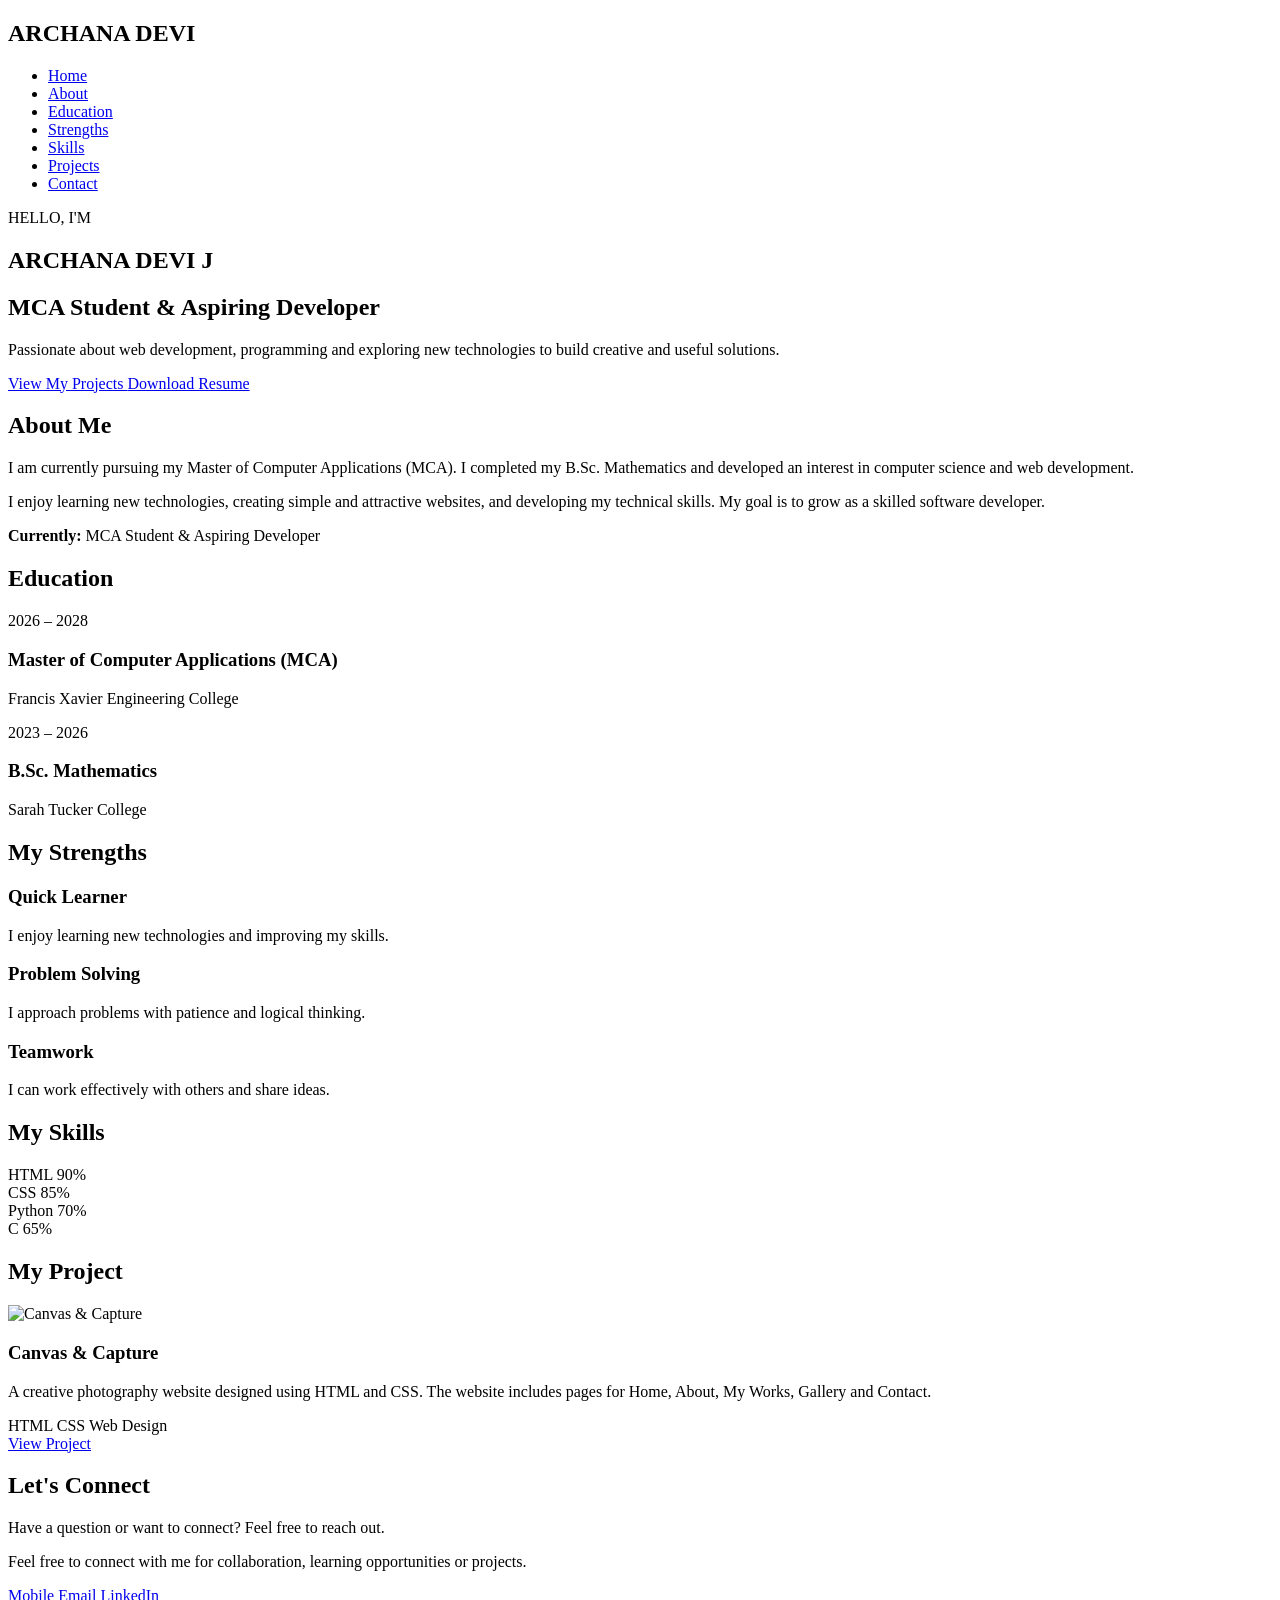
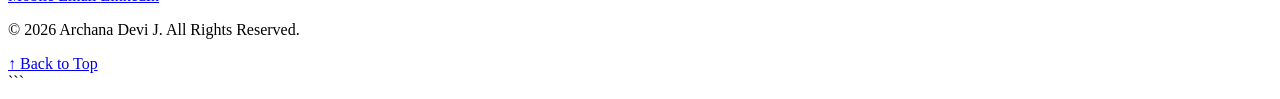
==== index.html @ 56c03dbe "Add files via upload" ====
<!DOCTYPE html>
<html lang="en">

<head>
    <meta charset="UTF-8">
    <meta name="viewport" content="width=device-width, initial-scale=1.0">

    <title>ARCHANA DEVI J | Portfolio</title>

    <link rel="stylesheet" href="CSS/style.css">
</head>

<body>

    <!-- Navigation -->
<header>
    <nav class="navbar">
        <h2 class="logo">ARCHANA DEVI</h2>

        <ul class="nav-links">
            <li><a href="#home">Home</a></li>
            <li><a href="#about">About</a></li>
            <li><a href="#education">Education</a></li>
            <li><a href="#strengths">Strengths</a></li>
            <li><a href="#skills">Skills</a></li>
            <li><a href="#projects">Projects</a></li>
            <li><a href="#contact">Contact</a></li>
        </ul>
    </nav>
</header>


<!-- Home -->
<section id="home" class="hero">
    <div class="hero-content">

        <p class="small-text">HELLO, I'M</p>

        <h1>ARCHANA DEVI J</h1>

        <h2>MCA Student & Aspiring Developer</h2>

        <p>
    Passionate about web development, programming and
    exploring new technologies to build creative and useful solutions.
        </p>

        <div class="hero-buttons">
            <a href="#projects" class="btn">
                View My Projects
            </a>

            <a href="resume.pdf.pdf" class="btn resume-btn" download>
                Download Resume
            </a>
        </div>

    </div>
</section>

    


    <!-- About -->
    <section id="about" class="section">

        <h2 class="section-title">About Me</h2>

        <div class="about-content">

            <p>
                I am currently pursuing my Master of Computer Applications
                (MCA). I completed my B.Sc. Mathematics and developed an
                interest in computer science and web development.
            </p>

            <p>
                I enjoy learning new technologies, creating simple and
                attractive websites, and developing my technical skills.
                My goal is to grow as a skilled software developer.
            </p>
            <div class="about-highlight">
    <strong>Currently:</strong> MCA Student & Aspiring Developer
</div>

        </div>

    </section>
    <!-- Education -->

<section id="education" class="section education-section">

    <h2 class="section-title">Education</h2>

    <div class="education-container">

        <div class="education-card">
            <span>2026 – 2028</span>
            <h3>Master of Computer Applications (MCA)</h3>
            <p>Francis Xavier Engineering College</p>
        </div>

        <div class="education-card">
            <span>2023 – 2026</span>
            <h3>B.Sc. Mathematics</h3>
            <p>Sarah Tucker College</p>
        </div>

    </div>

</section>
<!-- Strengths -->

<section id="strengths" class="section">

    <h2 class="section-title">My Strengths</h2>

    <div class="strengths-container">

        <div class="strength-card">
            <h3>Quick Learner</h3>
            <p>I enjoy learning new technologies and improving my skills.</p>
        </div>

        <div class="strength-card">
            <h3>Problem Solving</h3>
            <p>I approach problems with patience and logical thinking.</p>
        </div>

        <div class="strength-card">
            <h3>Teamwork</h3>
            <p>I can work effectively with others and share ideas.</p>
        </div>

    </div>

</section>

    <!-- Skills -->
    <section id="skills" class="section skills-section">

    <h2 class="section-title">My Skills</h2>

    <div class="skills-container">

        <div class="skill">
            <div class="skill-info">
                <span>HTML</span>
                <span>90%</span>
            </div>
            <div class="skill-bar">
                <div class="skill-level html"></div>
            </div>
        </div>

        <div class="skill">
            <div class="skill-info">
                <span>CSS</span>
                <span>85%</span>
            </div>
            <div class="skill-bar">
                <div class="skill-level css"></div>
            </div>
        </div>

        <div class="skill">
            <div class="skill-info">
                <span>Python</span>
                <span>70%</span>
            </div>
            <div class="skill-bar">
                <div class="skill-level python"></div>
            </div>
        </div>

        <div class="skill">
            <div class="skill-info">
                <span>C</span>
                <span>65%</span>
            </div>
            <div class="skill-bar">
                <div class="skill-level c"></div>
            </div>
        </div>

    </div>

</section>
    <!-- Projects -->
    <section id="projects" class="section">

        <h2 class="section-title">My Project</h2>
       

        <div class="project-card">
 <img src="image/art1.jpg" alt="Canvas & Capture">
            <div class="project-content">

                <h3>Canvas & Capture</h3>

                <p>
                    A creative photography website designed using
                    HTML and CSS. The website includes pages for
                    Home, About, My Works, Gallery and Contact.
                </p>

                <div class="project-tags">
                    <span>HTML</span>
                    <span>CSS</span>
                    <span>Web Design</span>
                </div>
           <a href="WEBSITE/index.html" class="project-btn"> View Project</a>

            </div>

        </div>

    </section>


    <!-- Contact -->
    <section id="contact" class="section contact-section">

    <h2 class="section-title">Let's Connect</h2>
    <p class="contact-subtitle">
    Have a question or want to connect? Feel free to reach out.
</p>

    <p>
        Feel free to connect with me for collaboration,
        learning opportunities or projects.
    </p>

    <div class="contact-links">

        <a href="tel:+916382947998">
            Mobile
        </a>

        <a href="mailto:archanadevij21@gmail.com">
            Email
        </a>

        <a href="https://www.linkedin.com/in/archana-devi-8aa5222ab"
           target="_blank">
            LinkedIn
        </a>

    </div>

</section>

    <!-- Footer -->
    <footer>
    <p>© 2026 Archana Devi J. All Rights Reserved.</p>

    <a href="#home" class="top-btn">↑ Back to Top</a>
</footer>
</body>
</html>
```
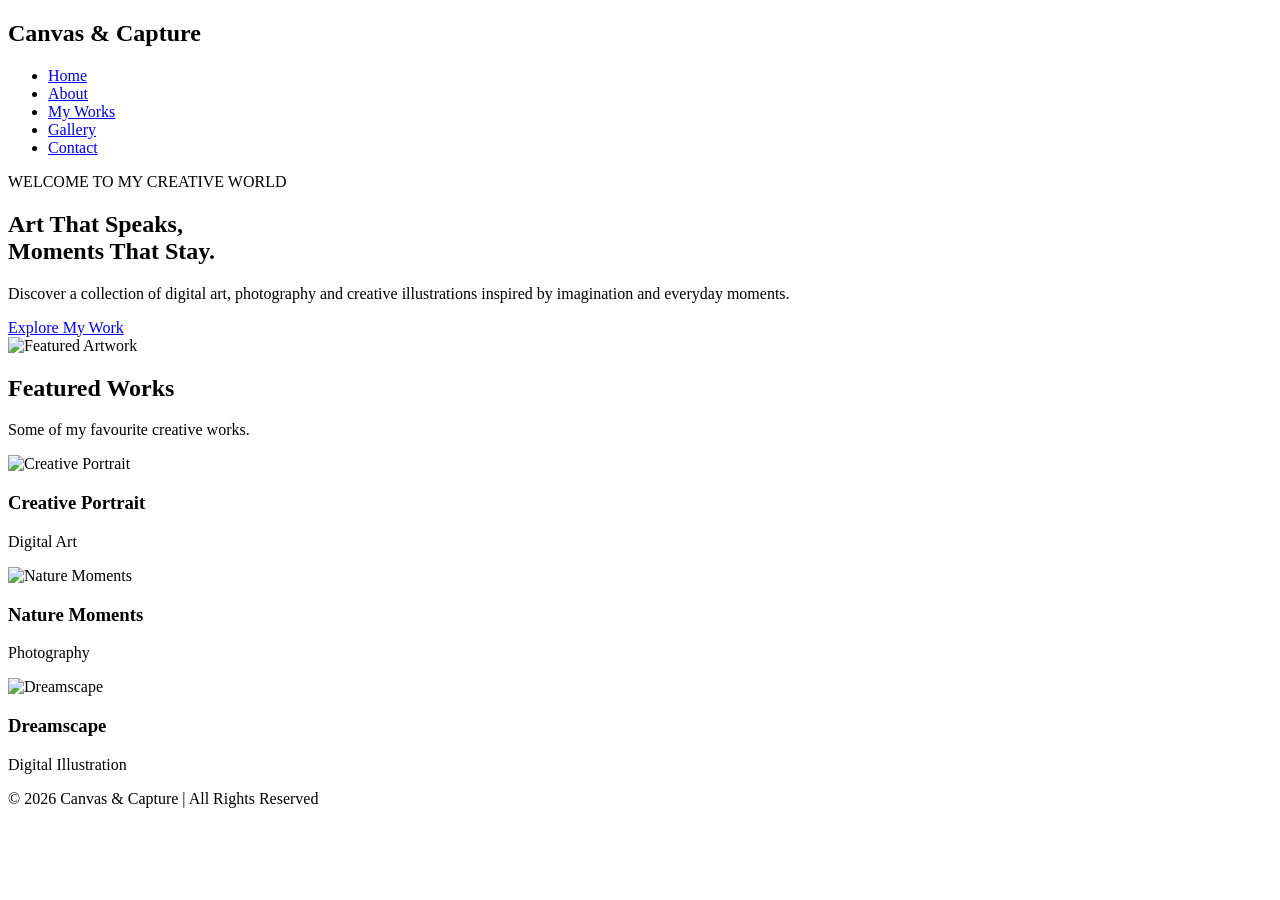
==== commit b5360165: "Add files via upload" ====
--- a/index.html
+++ b/index.html
@@ -1,261 +1,88 @@
 <!DOCTYPE html>
 <html lang="en">
-
 <head>
     <meta charset="UTF-8">
     <meta name="viewport" content="width=device-width, initial-scale=1.0">
-
-    <title>ARCHANA DEVI J | Portfolio</title>
-
-    <link rel="stylesheet" href="CSS/style.css">
+    <title>Canvas & Capture</title>
+    <link rel="stylesheet" href="css/style.css">
 </head>
 
 <body>
 
-    <!-- Navigation -->
-<header>
-    <nav class="navbar">
-        <h2 class="logo">ARCHANA DEVI</h2>
+    <!-- Navigation Bar -->
+    <header>
+        <nav>
+            <h2 class="logo">Canvas & Capture</h2>
 
-        <ul class="nav-links">
-            <li><a href="#home">Home</a></li>
-            <li><a href="#about">About</a></li>
-            <li><a href="#education">Education</a></li>
-            <li><a href="#strengths">Strengths</a></li>
-            <li><a href="#skills">Skills</a></li>
-            <li><a href="#projects">Projects</a></li>
-            <li><a href="#contact">Contact</a></li>
-        </ul>
-    </nav>
-</header>
+            <ul>
+                <li><a href="index.html">Home</a></li>
+                <li><a href="about.html">About</a></li>
+                <li><a href="works.html">My Works</a></li>
+                <li><a href="gallery.html">Gallery</a></li>
+                <li><a href="contact.html">Contact</a></li>
+            </ul>
+        </nav>
+    </header>
 
+    <!-- Hero Section -->
+    
+     <section class="hero">
 
-<!-- Home -->
-<section id="home" class="hero">
     <div class="hero-content">
+        <p class="small-title">WELCOME TO MY CREATIVE WORLD</p>
 
-        <p class="small-text">HELLO, I'M</p>
-
-        <h1>ARCHANA DEVI J</h1>
-
-        <h2>MCA Student & Aspiring Developer</h2>
+        <h1>
+            Art That Speaks,<br>
+            Moments That Stay.
+        </h1>
 
         <p>
-    Passionate about web development, programming and
-    exploring new technologies to build creative and useful solutions.
+            Discover a collection of digital art, photography
+            and creative illustrations inspired by imagination
+            and everyday moments.
         </p>
 
-        <div class="hero-buttons">
-            <a href="#projects" class="btn">
-                View My Projects
-            </a>
+        <a href="works.html" class="btn">Explore My Work</a>
+    </div>
 
-            <a href="resume.pdf.pdf" class="btn resume-btn" download>
-                Download Resume
-            </a>
+    <div class="hero-image">
+        <img src="images/art1.jpg" alt="Featured Artwork">
+    </div>
+   
+    </section>
+
+    <!-- Featured Works -->
+    <section class="featured">
+    <h2>Featured Works</h2>
+    <p>Some of my favourite creative works.</p>
+
+    <div class="cards">
+
+        <div class="card">
+            <img src="images/art3.jpg" alt="Creative Portrait">
+            <h3>Creative Portrait</h3>
+            <p>Digital Art</p>
+        </div>
+
+        <div class="card">
+            <img src="images/art2.jpg" alt="Nature Moments">
+            <h3>Nature Moments</h3>
+            <p>Photography</p>
+        </div>
+
+        <div class="card">
+            <img src="images/art5.jpg" alt="Dreamscape">
+            <h3>Dreamscape</h3>
+            <p>Digital Illustration</p>
         </div>
 
     </div>
 </section>
 
-    
-
-
-    <!-- About -->
-    <section id="about" class="section">
-
-        <h2 class="section-title">About Me</h2>
-
-        <div class="about-content">
-
-            <p>
-                I am currently pursuing my Master of Computer Applications
-                (MCA). I completed my B.Sc. Mathematics and developed an
-                interest in computer science and web development.
-            </p>
-
-            <p>
-                I enjoy learning new technologies, creating simple and
-                attractive websites, and developing my technical skills.
-                My goal is to grow as a skilled software developer.
-            </p>
-            <div class="about-highlight">
-    <strong>Currently:</strong> MCA Student & Aspiring Developer
-</div>
-
-        </div>
-
-    </section>
-    <!-- Education -->
-
-<section id="education" class="section education-section">
-
-    <h2 class="section-title">Education</h2>
-
-    <div class="education-container">
-
-        <div class="education-card">
-            <span>2026 – 2028</span>
-            <h3>Master of Computer Applications (MCA)</h3>
-            <p>Francis Xavier Engineering College</p>
-        </div>
-
-        <div class="education-card">
-            <span>2023 – 2026</span>
-            <h3>B.Sc. Mathematics</h3>
-            <p>Sarah Tucker College</p>
-        </div>
-
-    </div>
-
-</section>
-<!-- Strengths -->
-
-<section id="strengths" class="section">
-
-    <h2 class="section-title">My Strengths</h2>
-
-    <div class="strengths-container">
-
-        <div class="strength-card">
-            <h3>Quick Learner</h3>
-            <p>I enjoy learning new technologies and improving my skills.</p>
-        </div>
-
-        <div class="strength-card">
-            <h3>Problem Solving</h3>
-            <p>I approach problems with patience and logical thinking.</p>
-        </div>
-
-        <div class="strength-card">
-            <h3>Teamwork</h3>
-            <p>I can work effectively with others and share ideas.</p>
-        </div>
-
-    </div>
-
-</section>
-
-    <!-- Skills -->
-    <section id="skills" class="section skills-section">
-
-    <h2 class="section-title">My Skills</h2>
-
-    <div class="skills-container">
-
-        <div class="skill">
-            <div class="skill-info">
-                <span>HTML</span>
-                <span>90%</span>
-            </div>
-            <div class="skill-bar">
-                <div class="skill-level html"></div>
-            </div>
-        </div>
-
-        <div class="skill">
-            <div class="skill-info">
-                <span>CSS</span>
-                <span>85%</span>
-            </div>
-            <div class="skill-bar">
-                <div class="skill-level css"></div>
-            </div>
-        </div>
-
-        <div class="skill">
-            <div class="skill-info">
-                <span>Python</span>
-                <span>70%</span>
-            </div>
-            <div class="skill-bar">
-                <div class="skill-level python"></div>
-            </div>
-        </div>
-
-        <div class="skill">
-            <div class="skill-info">
-                <span>C</span>
-                <span>65%</span>
-            </div>
-            <div class="skill-bar">
-                <div class="skill-level c"></div>
-            </div>
-        </div>
-
-    </div>
-
-</section>
-    <!-- Projects -->
-    <section id="projects" class="section">
-
-        <h2 class="section-title">My Project</h2>
-       
-
-        <div class="project-card">
- <img src="image/art1.jpg" alt="Canvas & Capture">
-            <div class="project-content">
-
-                <h3>Canvas & Capture</h3>
-
-                <p>
-                    A creative photography website designed using
-                    HTML and CSS. The website includes pages for
-                    Home, About, My Works, Gallery and Contact.
-                </p>
-
-                <div class="project-tags">
-                    <span>HTML</span>
-                    <span>CSS</span>
-                    <span>Web Design</span>
-                </div>
-           <a href="WEBSITE/index.html" class="project-btn"> View Project</a>
-
-            </div>
-
-        </div>
-
-    </section>
-
-
-    <!-- Contact -->
-    <section id="contact" class="section contact-section">
-
-    <h2 class="section-title">Let's Connect</h2>
-    <p class="contact-subtitle">
-    Have a question or want to connect? Feel free to reach out.
-</p>
-
-    <p>
-        Feel free to connect with me for collaboration,
-        learning opportunities or projects.
-    </p>
-
-    <div class="contact-links">
-
-        <a href="tel:+916382947998">
-            Mobile
-        </a>
-
-        <a href="mailto:archanadevij21@gmail.com">
-            Email
-        </a>
-
-        <a href="https://www.linkedin.com/in/archana-devi-8aa5222ab"
-           target="_blank">
-            LinkedIn
-        </a>
-
-    </div>
-
-</section>
-
     <!-- Footer -->
     <footer>
-    <p>© 2026 Archana Devi J. All Rights Reserved.</p>
+        <p>© 2026 Canvas & Capture | All Rights Reserved</p>
+    </footer>
 
-    <a href="#home" class="top-btn">↑ Back to Top</a>
-</footer>
 </body>
-</html>
-```
+</html>
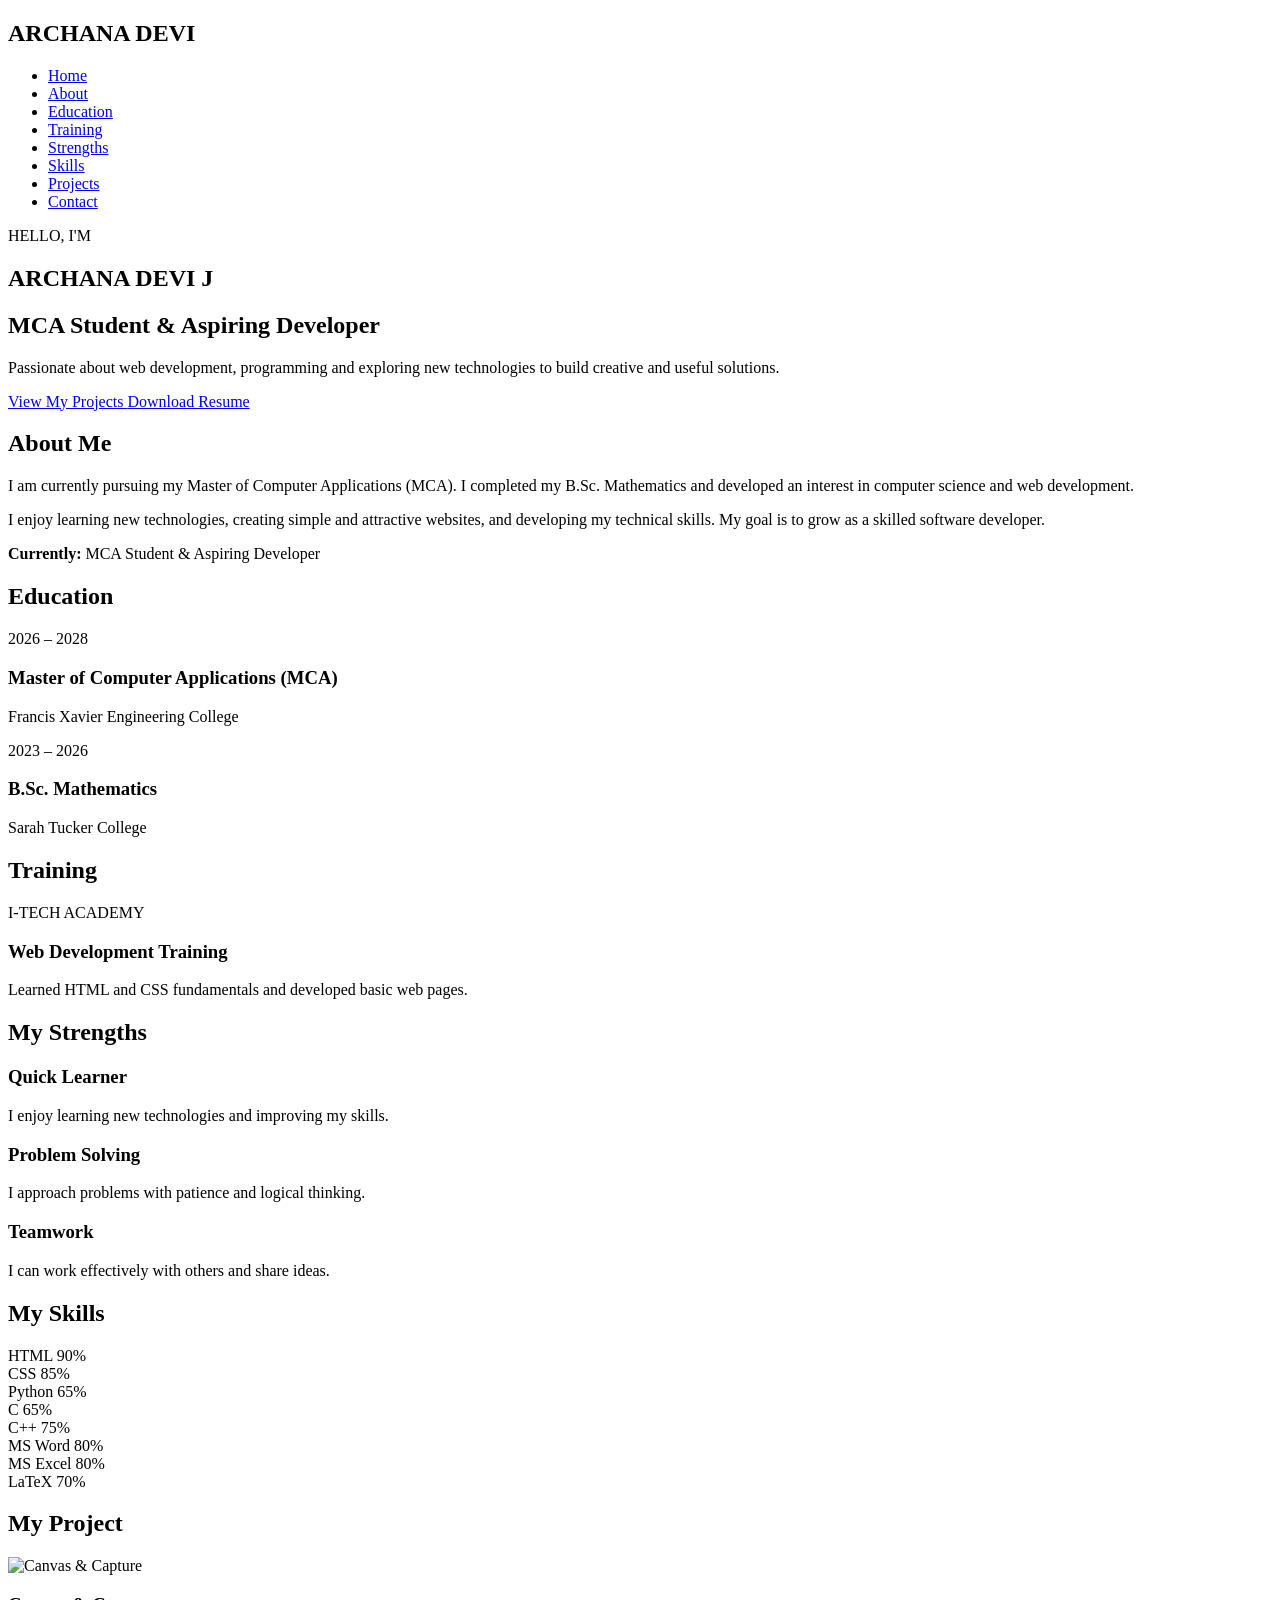
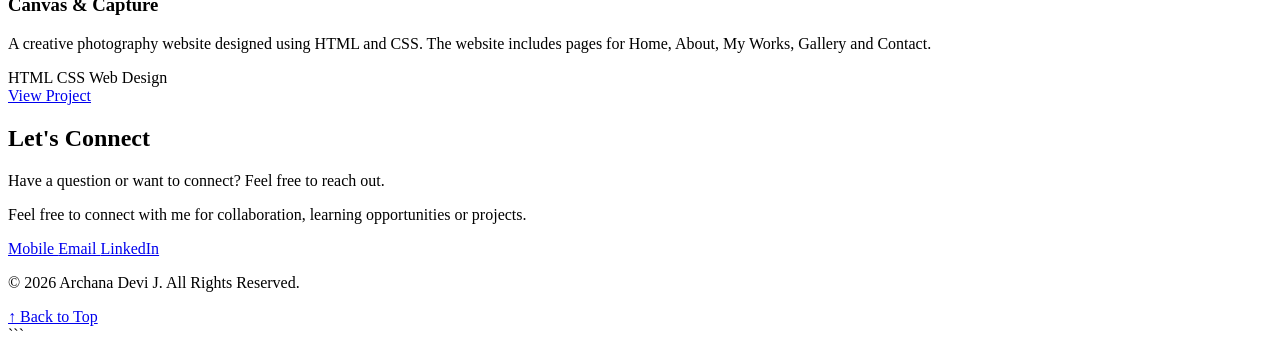
==== commit 4522a6de: "Add files via upload" ====
--- a/index.html
+++ b/index.html
@@ -1,88 +1,308 @@
 <!DOCTYPE html>
 <html lang="en">
+
 <head>
     <meta charset="UTF-8">
     <meta name="viewport" content="width=device-width, initial-scale=1.0">
-    <title>Canvas & Capture</title>
-    <link rel="stylesheet" href="css/style.css">
+
+    <title>ARCHANA DEVI J | Portfolio</title>
+
+    <link rel="stylesheet" href="CSS/style.css">
 </head>
 
 <body>
 
-    <!-- Navigation Bar -->
-    <header>
-        <nav>
-            <h2 class="logo">Canvas & Capture</h2>
-
-            <ul>
-                <li><a href="index.html">Home</a></li>
-                <li><a href="about.html">About</a></li>
-                <li><a href="works.html">My Works</a></li>
-                <li><a href="gallery.html">Gallery</a></li>
-                <li><a href="contact.html">Contact</a></li>
-            </ul>
-        </nav>
-    </header>
-
-    <!-- Hero Section -->
+    <!-- Navigation -->
+<header>
+    <nav class="navbar">
+        <h2 class="logo">ARCHANA DEVI</h2>
+
+        <ul class="nav-links">
+            <li><a href="#home">Home</a></li>
+            <li><a href="#about">About</a></li>
+            <li><a href="#education">Education</a></li>
+            <li><a href="#training">Training</a></li>
+            <li><a href="#strengths">Strengths</a></li>
+            <li><a href="#skills">Skills</a></li>
+            <li><a href="#projects">Projects</a></li>
+            <li><a href="#contact">Contact</a></li>
+        </ul>
+    </nav>
+</header>
+
+
+<!-- Home -->
+<section id="home" class="hero">
+    <div class="hero-content">
+
+        <p class="small-text">HELLO, I'M</p>
+
+        <h1>ARCHANA DEVI J</h1>
+
+        <h2>MCA Student & Aspiring Developer</h2>
+
+        <p>
+    Passionate about web development, programming and
+    exploring new technologies to build creative and useful solutions.
+        </p>
+
+        <div class="hero-buttons">
+            <a href="#projects" class="btn">
+                View My Projects
+            </a>
+
+            <a href="resume.pdf.pdf" class="btn resume-btn" download>
+                Download Resume
+            </a>
+        </div>
+
+    </div>
+</section>
+
     
-     <section class="hero">
-
-    <div class="hero-content">
-        <p class="small-title">WELCOME TO MY CREATIVE WORLD</p>
-
-        <h1>
-            Art That Speaks,<br>
-            Moments That Stay.
-        </h1>
-
-        <p>
-            Discover a collection of digital art, photography
-            and creative illustrations inspired by imagination
-            and everyday moments.
-        </p>
-
-        <a href="works.html" class="btn">Explore My Work</a>
-    </div>
-
-    <div class="hero-image">
-        <img src="images/art1.jpg" alt="Featured Artwork">
-    </div>
-   
+
+
+    <!-- About -->
+    <section id="about" class="section">
+
+        <h2 class="section-title">About Me</h2>
+
+        <div class="about-content">
+
+            <p>
+                I am currently pursuing my Master of Computer Applications
+                (MCA). I completed my B.Sc. Mathematics and developed an
+                interest in computer science and web development.
+            </p>
+
+            <p>
+                I enjoy learning new technologies, creating simple and
+                attractive websites, and developing my technical skills.
+                My goal is to grow as a skilled software developer.
+            </p>
+            <div class="about-highlight">
+    <strong>Currently:</strong> MCA Student & Aspiring Developer
+</div>
+
+        </div>
+
     </section>
-
-    <!-- Featured Works -->
-    <section class="featured">
-    <h2>Featured Works</h2>
-    <p>Some of my favourite creative works.</p>
-
-    <div class="cards">
-
-        <div class="card">
-            <img src="images/art3.jpg" alt="Creative Portrait">
-            <h3>Creative Portrait</h3>
-            <p>Digital Art</p>
-        </div>
-
-        <div class="card">
-            <img src="images/art2.jpg" alt="Nature Moments">
-            <h3>Nature Moments</h3>
-            <p>Photography</p>
-        </div>
-
-        <div class="card">
-            <img src="images/art5.jpg" alt="Dreamscape">
-            <h3>Dreamscape</h3>
-            <p>Digital Illustration</p>
-        </div>
-
-    </div>
+    <!-- Education -->
+
+<section id="education" class="section education-section">
+
+    <h2 class="section-title">Education</h2>
+
+    <div class="education-container">
+
+        <div class="education-card">
+            <span>2026 – 2028</span>
+            <h3>Master of Computer Applications (MCA)</h3>
+            <p>Francis Xavier Engineering College</p>
+        </div>
+
+        <div class="education-card">
+            <span>2023 – 2026</span>
+            <h3>B.Sc. Mathematics</h3>
+            <p>Sarah Tucker College</p>
+        </div>
+
+    </div>
+
+</section>
+<section id="training" class="section">
+    <h2 class="section-title">Training</h2>
+
+    <div class="education-card">
+        <span>I-TECH ACADEMY</span>
+        <h3>Web Development Training</h3>
+        <p>Learned HTML and CSS fundamentals and developed basic web pages.</p>
+    </div>
+</section>
+<!-- Strengths -->
+
+<section id="strengths" class="section">
+
+    <h2 class="section-title">My Strengths</h2>
+
+    <div class="strengths-container">
+
+        <div class="strength-card">
+            <h3>Quick Learner</h3>
+            <p>I enjoy learning new technologies and improving my skills.</p>
+        </div>
+
+        <div class="strength-card">
+            <h3>Problem Solving</h3>
+            <p>I approach problems with patience and logical thinking.</p>
+        </div>
+
+        <div class="strength-card">
+            <h3>Teamwork</h3>
+            <p>I can work effectively with others and share ideas.</p>
+        </div>
+
+    </div>
+
+</section>
+
+    <!-- Skills -->
+    <section id="skills" class="section skills-section">
+
+    <h2 class="section-title">My Skills</h2>
+
+    <div class="skills-container">
+
+        <div class="skill">
+            <div class="skill-info">
+                <span>HTML</span>
+                <span>90%</span>
+            </div>
+            <div class="skill-bar">
+                <div class="skill-level html"></div>
+            </div>
+        </div>
+
+        <div class="skill">
+            <div class="skill-info">
+                <span>CSS</span>
+                <span>85%</span>
+            </div>
+            <div class="skill-bar">
+                <div class="skill-level css"></div>
+            </div>
+        </div>
+
+        <div class="skill">
+            <div class="skill-info">
+                <span>Python</span>
+                <span>65%</span>
+            </div>
+            <div class="skill-bar">
+                <div class="skill-level python"></div>
+            </div>
+        </div>
+
+        <div class="skill">
+            <div class="skill-info">
+                <span>C</span>
+                <span>65%</span>
+            </div>
+            <div class="skill-bar">
+                <div class="skill-level c"></div>
+            </div>
+        </div>
+        <div class="skill">
+    <div class="skill-info">
+        <span>C++</span>
+        <span>75%</span>
+    </div>
+    <div class="skill-bar">
+        <div class="skill-level cpp"></div>
+    </div>
+</div>
+
+<div class="skill">
+    <div class="skill-info">
+        <span>MS Word</span>
+        <span>80%</span>
+    </div>
+    <div class="skill-bar">
+        <div class="skill-level word"></div>
+    </div>
+</div>
+
+<div class="skill">
+    <div class="skill-info">
+        <span>MS Excel</span>
+        <span>80%</span>
+    </div>
+    <div class="skill-bar">
+        <div class="skill-level excel"></div>
+    </div>
+</div>
+<div class="skill">
+    <div class="skill-info">
+        <span>LaTeX</span>
+        <span>70%</span>
+    </div>
+    <div class="skill-bar">
+        <div class="skill-level latex"></div>
+    </div>
+</div>
+    </div>
+
+</section>
+    <!-- Projects -->
+    <section id="projects" class="section">
+
+        <h2 class="section-title">My Project</h2>
+       
+
+        <div class="project-card">
+ <img src="image/art1.jpg" alt="Canvas & Capture">
+            <div class="project-content">
+
+                <h3>Canvas & Capture</h3>
+
+                <p>
+                    A creative photography website designed using
+                    HTML and CSS. The website includes pages for
+                    Home, About, My Works, Gallery and Contact.
+                </p>
+
+                <div class="project-tags">
+                    <span>HTML</span>
+                    <span>CSS</span>
+                    <span>Web Design</span>
+                </div>
+           <a href="WEBSITE/index.html" class="project-btn"> View Project</a>
+
+            </div>
+
+        </div>
+
+    </section>
+
+
+    <!-- Contact -->
+    <section id="contact" class="section contact-section">
+
+    <h2 class="section-title">Let's Connect</h2>
+    <p class="contact-subtitle">
+    Have a question or want to connect? Feel free to reach out.
+</p>
+
+    <p>
+        Feel free to connect with me for collaboration,
+        learning opportunities or projects.
+    </p>
+
+    <div class="contact-links">
+
+        <a href="tel:+916382947998">
+            Mobile
+        </a>
+
+        <a href="mailto:archanadevij21@gmail.com">
+            Email
+        </a>
+
+        <a href="https://www.linkedin.com/in/archana-devi-8aa5222ab"
+           target="_blank">
+            LinkedIn
+        </a>
+
+    </div>
+
 </section>
 
     <!-- Footer -->
     <footer>
-        <p>© 2026 Canvas & Capture | All Rights Reserved</p>
-    </footer>
-
+    <p>© 2026 Archana Devi J. All Rights Reserved.</p>
+
+    <a href="#home" class="top-btn">↑ Back to Top</a>
+</footer>
 </body>
-</html>+</html>
+```
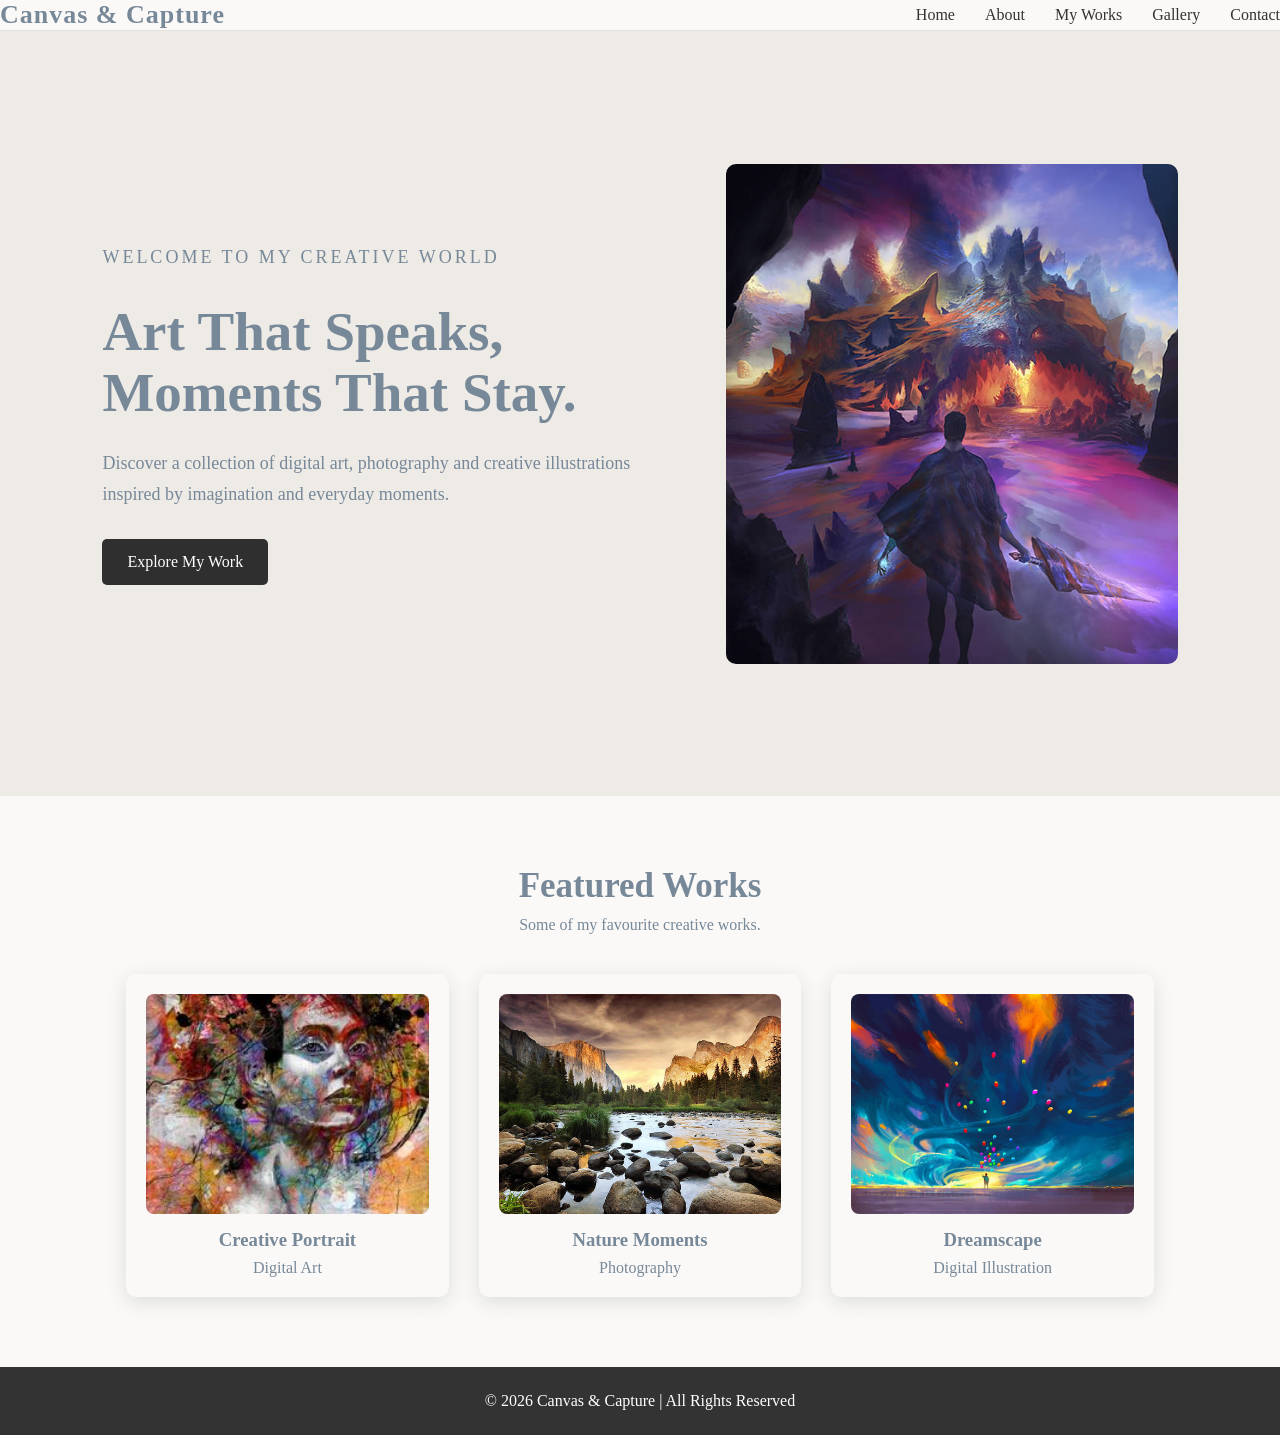
==== commit 73e84357: "Add files via upload" ====
--- a/index.html
+++ b/index.html
@@ -1,308 +1,88 @@
 <!DOCTYPE html>
 <html lang="en">
-
 <head>
     <meta charset="UTF-8">
     <meta name="viewport" content="width=device-width, initial-scale=1.0">
-
-    <title>ARCHANA DEVI J | Portfolio</title>
-
-    <link rel="stylesheet" href="CSS/style.css">
+    <title>Canvas & Capture</title>
+    <link rel="stylesheet" href="c&cstyle.css">
 </head>
 
 <body>
 
-    <!-- Navigation -->
-<header>
-    <nav class="navbar">
-        <h2 class="logo">ARCHANA DEVI</h2>
+    <!-- Navigation Bar -->
+    <header>
+        <nav>
+            <h2 class="logo">Canvas & Capture</h2>
 
-        <ul class="nav-links">
-            <li><a href="#home">Home</a></li>
-            <li><a href="#about">About</a></li>
-            <li><a href="#education">Education</a></li>
-            <li><a href="#training">Training</a></li>
-            <li><a href="#strengths">Strengths</a></li>
-            <li><a href="#skills">Skills</a></li>
-            <li><a href="#projects">Projects</a></li>
-            <li><a href="#contact">Contact</a></li>
-        </ul>
-    </nav>
-</header>
+            <ul>
+                <li><a href="index.html">Home</a></li>
+                <li><a href="about.html">About</a></li>
+                <li><a href="works.html">My Works</a></li>
+                <li><a href="gallery.html">Gallery</a></li>
+                <li><a href="contact.html">Contact</a></li>
+            </ul>
+        </nav>
+    </header>
 
+    <!-- Hero Section -->
+    
+     <section class="hero">
 
-<!-- Home -->
-<section id="home" class="hero">
     <div class="hero-content">
+        <p class="small-title">WELCOME TO MY CREATIVE WORLD</p>
 
-        <p class="small-text">HELLO, I'M</p>
-
-        <h1>ARCHANA DEVI J</h1>
-
-        <h2>MCA Student & Aspiring Developer</h2>
+        <h1>
+            Art That Speaks,<br>
+            Moments That Stay.
+        </h1>
 
         <p>
-    Passionate about web development, programming and
-    exploring new technologies to build creative and useful solutions.
+            Discover a collection of digital art, photography
+            and creative illustrations inspired by imagination
+            and everyday moments.
         </p>
 
-        <div class="hero-buttons">
-            <a href="#projects" class="btn">
-                View My Projects
-            </a>
+        <a href="works.html" class="btn">Explore My Work</a>
+    </div>
 
-            <a href="resume.pdf.pdf" class="btn resume-btn" download>
-                Download Resume
-            </a>
+    <div class="hero-image">
+        <img src="art1.jpg" alt="Featured Artwork">
+    </div>
+   
+    </section>
+
+    <!-- Featured Works -->
+    <section class="featured">
+    <h2>Featured Works</h2>
+    <p>Some of my favourite creative works.</p>
+
+    <div class="cards">
+
+        <div class="card">
+            <img src="art3.jpg" alt="Creative Portrait">
+            <h3>Creative Portrait</h3>
+            <p>Digital Art</p>
+        </div>
+
+        <div class="card">
+            <img src="art2.jpg" alt="Nature Moments">
+            <h3>Nature Moments</h3>
+            <p>Photography</p>
+        </div>
+
+        <div class="card">
+            <img src="art5.jpg" alt="Dreamscape">
+            <h3>Dreamscape</h3>
+            <p>Digital Illustration</p>
         </div>
 
     </div>
 </section>
 
-    
-
-
-    <!-- About -->
-    <section id="about" class="section">
-
-        <h2 class="section-title">About Me</h2>
-
-        <div class="about-content">
-
-            <p>
-                I am currently pursuing my Master of Computer Applications
-                (MCA). I completed my B.Sc. Mathematics and developed an
-                interest in computer science and web development.
-            </p>
-
-            <p>
-                I enjoy learning new technologies, creating simple and
-                attractive websites, and developing my technical skills.
-                My goal is to grow as a skilled software developer.
-            </p>
-            <div class="about-highlight">
-    <strong>Currently:</strong> MCA Student & Aspiring Developer
-</div>
-
-        </div>
-
-    </section>
-    <!-- Education -->
-
-<section id="education" class="section education-section">
-
-    <h2 class="section-title">Education</h2>
-
-    <div class="education-container">
-
-        <div class="education-card">
-            <span>2026 – 2028</span>
-            <h3>Master of Computer Applications (MCA)</h3>
-            <p>Francis Xavier Engineering College</p>
-        </div>
-
-        <div class="education-card">
-            <span>2023 – 2026</span>
-            <h3>B.Sc. Mathematics</h3>
-            <p>Sarah Tucker College</p>
-        </div>
-
-    </div>
-
-</section>
-<section id="training" class="section">
-    <h2 class="section-title">Training</h2>
-
-    <div class="education-card">
-        <span>I-TECH ACADEMY</span>
-        <h3>Web Development Training</h3>
-        <p>Learned HTML and CSS fundamentals and developed basic web pages.</p>
-    </div>
-</section>
-<!-- Strengths -->
-
-<section id="strengths" class="section">
-
-    <h2 class="section-title">My Strengths</h2>
-
-    <div class="strengths-container">
-
-        <div class="strength-card">
-            <h3>Quick Learner</h3>
-            <p>I enjoy learning new technologies and improving my skills.</p>
-        </div>
-
-        <div class="strength-card">
-            <h3>Problem Solving</h3>
-            <p>I approach problems with patience and logical thinking.</p>
-        </div>
-
-        <div class="strength-card">
-            <h3>Teamwork</h3>
-            <p>I can work effectively with others and share ideas.</p>
-        </div>
-
-    </div>
-
-</section>
-
-    <!-- Skills -->
-    <section id="skills" class="section skills-section">
-
-    <h2 class="section-title">My Skills</h2>
-
-    <div class="skills-container">
-
-        <div class="skill">
-            <div class="skill-info">
-                <span>HTML</span>
-                <span>90%</span>
-            </div>
-            <div class="skill-bar">
-                <div class="skill-level html"></div>
-            </div>
-        </div>
-
-        <div class="skill">
-            <div class="skill-info">
-                <span>CSS</span>
-                <span>85%</span>
-            </div>
-            <div class="skill-bar">
-                <div class="skill-level css"></div>
-            </div>
-        </div>
-
-        <div class="skill">
-            <div class="skill-info">
-                <span>Python</span>
-                <span>65%</span>
-            </div>
-            <div class="skill-bar">
-                <div class="skill-level python"></div>
-            </div>
-        </div>
-
-        <div class="skill">
-            <div class="skill-info">
-                <span>C</span>
-                <span>65%</span>
-            </div>
-            <div class="skill-bar">
-                <div class="skill-level c"></div>
-            </div>
-        </div>
-        <div class="skill">
-    <div class="skill-info">
-        <span>C++</span>
-        <span>75%</span>
-    </div>
-    <div class="skill-bar">
-        <div class="skill-level cpp"></div>
-    </div>
-</div>
-
-<div class="skill">
-    <div class="skill-info">
-        <span>MS Word</span>
-        <span>80%</span>
-    </div>
-    <div class="skill-bar">
-        <div class="skill-level word"></div>
-    </div>
-</div>
-
-<div class="skill">
-    <div class="skill-info">
-        <span>MS Excel</span>
-        <span>80%</span>
-    </div>
-    <div class="skill-bar">
-        <div class="skill-level excel"></div>
-    </div>
-</div>
-<div class="skill">
-    <div class="skill-info">
-        <span>LaTeX</span>
-        <span>70%</span>
-    </div>
-    <div class="skill-bar">
-        <div class="skill-level latex"></div>
-    </div>
-</div>
-    </div>
-
-</section>
-    <!-- Projects -->
-    <section id="projects" class="section">
-
-        <h2 class="section-title">My Project</h2>
-       
-
-        <div class="project-card">
- <img src="image/art1.jpg" alt="Canvas & Capture">
-            <div class="project-content">
-
-                <h3>Canvas & Capture</h3>
-
-                <p>
-                    A creative photography website designed using
-                    HTML and CSS. The website includes pages for
-                    Home, About, My Works, Gallery and Contact.
-                </p>
-
-                <div class="project-tags">
-                    <span>HTML</span>
-                    <span>CSS</span>
-                    <span>Web Design</span>
-                </div>
-           <a href="WEBSITE/index.html" class="project-btn"> View Project</a>
-
-            </div>
-
-        </div>
-
-    </section>
-
-
-    <!-- Contact -->
-    <section id="contact" class="section contact-section">
-
-    <h2 class="section-title">Let's Connect</h2>
-    <p class="contact-subtitle">
-    Have a question or want to connect? Feel free to reach out.
-</p>
-
-    <p>
-        Feel free to connect with me for collaboration,
-        learning opportunities or projects.
-    </p>
-
-    <div class="contact-links">
-
-        <a href="tel:+916382947998">
-            Mobile
-        </a>
-
-        <a href="mailto:archanadevij21@gmail.com">
-            Email
-        </a>
-
-        <a href="https://www.linkedin.com/in/archana-devi-8aa5222ab"
-           target="_blank">
-            LinkedIn
-        </a>
-
-    </div>
-
-</section>
-
     <!-- Footer -->
     <footer>
-    <p>© 2026 Archana Devi J. All Rights Reserved.</p>
+        <p>© 2026 Canvas & Capture | All Rights Reserved</p>
+    </footer>
 
-    <a href="#home" class="top-btn">↑ Back to Top</a>
-</footer>
 </body>
-</html>
-```
+</html>
--- a/c&cstyle.css
+++ b/c&cstyle.css
@@ -0,0 +1,626 @@
+* {
+    margin: 0;
+    padding: 0;
+    box-sizing: border-box;
+}
+
+body {
+    font-family: Georgia, serif;
+    color:lightslategray;
+    background: #faf9f7;
+}
+
+/* Navigation */
+
+header {
+    background: #faf9f7;g
+    padding: 22px 8%;
+    border-bottom: 1px solid #e5e2de;
+}
+
+nav {
+    display: flex;
+    justify-content: space-between;
+    align-items: center;
+}
+
+.logo {
+    font-size: 26px;
+    letter-spacing: 1px;
+}
+
+nav ul {
+    display: flex;
+    list-style: none;
+    gap: 30px;
+}
+
+nav ul li a {
+    text-decoration: none;
+    color: #333;
+}
+
+/* Hero */
+
+
+.hero {
+    min-height: 85vh;
+    display: flex;
+    align-items: center;
+    justify-content: space-between;
+    gap: 60px;
+    padding: 70px 8%;
+    background:#eeebe6;
+}
+
+.hero-content {
+    width: 50%;
+    max-width: 600px;
+}
+
+.small-title {
+    letter-spacing: 3px;
+    font-size: 13px;
+    margin-bottom: 20px;
+}
+
+.hero h1 {
+    font-size: 55px;
+    line-height: 1.1;
+    margin-bottom: 25px;
+}
+
+
+.hero-image {
+    width: 42%;
+    height: 500px;
+    overflow: hidden;
+    border-radius: 10px;
+}
+
+.hero-image img {
+    width: 100%;
+    height: 100%;
+    object-fit: cover;
+    transition: 0.5s;
+}
+
+.hero-image:hover img {
+    transform: scale(1.05);
+}
+
+.hero p {
+    font-size: 18px;
+    line-height: 1.7;
+    margin-bottom: 30px;
+}
+
+.btn {
+    display: inline-block;
+    padding: 14px 25px;
+   background: #2f2f2f;
+    color: white;
+    text-decoration: none;
+    border-radius: 5px;
+}
+
+/* Featured Works */
+
+.featured {
+    padding: 70px 8%;
+    text-align: center;
+}
+
+.featured h2 {
+    font-size: 35px;
+    margin-bottom: 10px;
+}
+
+.cards {
+    display: flex;
+    justify-content: center;
+    gap: 30px;
+    margin-top: 40px;
+}
+
+.card {
+    width: 30%;
+    padding: 20px;
+    border-radius: 10px;
+    box-shadow: 0 5px 20px #ddd;
+}
+
+.image-box {
+    height: 220px;
+    background: #ddd;
+    display: flex;
+    justify-content: center;
+    align-items: center;
+    margin-bottom: 20px;
+}
+.card img {
+    width: 100%;
+    height: 220px;
+    object-fit: cover;
+    border-radius: 8px;
+    margin-bottom: 15px;
+    display: block;
+}
+.card h3 {
+    margin-bottom: 8px;
+}
+
+/* Footer */
+
+footer {
+    text-align: center;
+    padding: 25px;
+    background: #333;
+    color: white;
+}
+/* About Page */
+
+.about {
+    min-height: 70vh;
+    display: flex;
+    align-items: center;
+    gap: 60px;
+    padding: 80px 8%;
+}
+
+.about-image {
+    width: 45%;
+    height: 450px;
+    overflow: hidden;
+    border-radius: 12px;
+}
+
+.about-image img {
+    width: 100%;
+    height: 100%;
+    object-fit: cover;
+    transition: 0.4s;
+}
+
+.about-image:hover img {
+    transform: scale(1.05);
+}
+
+.profile-box {
+    height: 400px;
+    background: #ddd;
+    display: flex;
+    justify-content: center;
+    align-items: center;
+    font-size: 25px;
+}
+
+.about-content {
+    width: 50%;
+}
+
+.about-content h1 {
+    font-size: 45px;
+    margin-bottom: 15px;
+}
+
+.about-content h2 {
+    margin-bottom: 20px;
+}
+
+.about-content p {
+    line-height: 1.8;
+    margin-bottom: 15px;
+}
+
+/* Skills */
+
+.skills {
+    padding: 70px 8%;
+    text-align: center;
+    background: #f5f5f5;
+}
+
+.skills h2 {
+    font-size: 35px;
+    margin-bottom: 40px;
+}
+
+.skill-container {
+    display: flex;
+    justify-content: center;
+    gap: 30px;
+}
+
+.skill {
+    width: 30%;
+    padding: 30px;
+    background: white;
+    border-radius: 10px;
+}
+
+.skill h3 {
+    margin-bottom: 15px;
+}
+/* My Works Page */
+
+.works {
+    padding: 70px 8%;
+    text-align: center;
+}
+
+.works h1 {
+    font-size: 45px;
+    margin-bottom: 10px;
+}
+
+.works > p {
+    margin-bottom: 40px;
+}
+
+.work-container {
+    display: grid;
+    grid-template-columns: repeat(3, 1fr);
+    gap: 30px;
+}
+
+.work-card {
+    padding: 20px;
+    background: white;
+    border-radius: 10px;
+    box-shadow: 0 5px 20px #ddd;
+    transition: 0.3s;
+}
+
+.work-card:hover {
+    transform: translateY(-8px);
+}
+
+.work-image {
+    height: 220px;
+    background: #ddd;
+    overflow: hidden;
+    margin-bottom: 20px;
+    border-radius: 8px;
+}
+
+.work-image img {
+    width: 100%;
+    height: 100%;
+    object-fit: cover;
+    display: block;
+}
+
+.work-card h3 {
+    margin-bottom: 10px;
+}
+
+.work-card p {
+    line-height: 1.6;
+}
+/* Gallery Page */
+
+.gallery {
+    padding: 70px 8%;
+    text-align: center;
+}
+
+.gallery h1 {
+    font-size: 45px;
+    margin-bottom: 10px;
+}
+
+.gallery > p {
+    margin-bottom: 40px;
+}
+
+.gallery-container {
+    display: grid;
+    grid-template-columns: repeat(3, 1fr);
+    gap: 20px;
+}
+
+.gallery-item {
+    height: 280px;
+    overflow: hidden;
+    border-radius: 10px;
+}
+
+.gallery-item img {
+    width: 100%;
+    height: 100%;
+    object-fit: cover;
+    transition: 0.4s;
+}
+
+.gallery-item:hover img {
+    transform: scale(1.08);
+}
+/* Contact Page */
+
+.contact {
+    min-height: 70vh;
+    display: flex;
+    justify-content: space-between;
+    gap: 60px;
+    padding: 80px 8%;
+}
+
+.contact-info {
+    width: 45%;
+}
+
+.contact-info h1 {
+    font-size: 45px;
+    margin-bottom: 20px;
+}
+
+.contact-info > p {
+    line-height: 1.8;
+    margin-bottom: 30px;
+}
+
+.details p {
+    margin-bottom: 20px;
+    line-height: 1.5;
+}
+.social {
+    margin-top: 25px;
+}
+
+.social h3 {
+    margin-bottom: 12px;
+}
+
+.social a {
+    margin-right: 15px;
+    text-decoration: none;
+    color: #333;
+}
+
+.social a:hover {
+    color: #777;
+}
+.contact-form {
+    width: 45%;
+    display: flex;
+    flex-direction: column;
+}
+.contact-form label {
+    display: block;
+    margin-bottom: 10px;
+    font-weight: bold;
+}
+.contact-form input,
+.contact-form textarea {
+    width: 100%;
+    padding: 15px;
+    margin-bottom: 30px;
+    border: 1px solid #ccc;
+    border-radius: 6px;
+    font-size: 15px;
+}
+
+
+.contact-form button {
+    padding: 14px;
+    border: none;
+    background: #333;
+    color: white;
+    border-radius: 5px;
+    cursor: pointer;
+}
+
+.contact-form button:hover {
+    background: #555;
+}
+/* Smooth Scrolling */
+
+html {
+    scroll-behavior: smooth;
+}
+
+/* Navigation Hover Effect */
+
+nav ul li a {
+    position: relative;
+    transition: 0.3s;
+}
+
+nav ul li a:hover {
+    color: #777;
+}
+
+nav ul li a::after {
+    content: "";
+    position: absolute;
+    width: 0;
+    height: 2px;
+    left: 0;
+    bottom: -5px;
+    background: #333;
+    transition: 0.3s;
+}
+
+nav ul li a:hover::after {
+    width: 100%;
+}
+
+/* Button Hover */
+
+.btn {
+    transition: 0.3s;
+}
+
+.btn:hover {
+    transform: translateY(-3px);
+}
+
+/* Card Hover */
+
+.card,
+.work-card,
+.skill {
+    transition: 0.3s;
+}
+
+.card:hover,
+.work-card:hover,
+.skill:hover {
+    transform: translateY(-8px);
+}
+
+/* Image Hover */
+
+.image-box {
+    overflow: hidden;
+}
+
+.image-box:hover {
+    transform: scale(1.02);
+    transition: 0.3s;
+}
+
+/* Contact Button */
+
+.contact-form button {
+    transition: 0.3s;
+}
+
+.contact-form button:hover {
+    transform: translateY(-3px);
+}
+
+/* Responsive Design */
+
+@media (max-width: 768px) {
+
+    header {
+        padding: 20px 5%;
+    }
+
+    nav {
+        flex-direction: column;
+        gap: 20px;
+    }
+
+    nav ul {
+        gap: 12px;
+        flex-wrap: wrap;
+        justify-content: center;
+    }
+
+    nav ul li a {
+        font-size: 14px;
+    }
+
+    /* Hero */
+
+    .hero {
+        flex-direction: column;
+        text-align: center;
+        padding: 50px 5%;
+        gap: 40px;
+    }
+
+    .hero-content {
+        width: 100%;
+    }
+
+    .hero h1 {
+        font-size: 38px;
+    }
+
+    .hero-image {
+        width: 100%;
+        height: 350px;
+    }
+
+    /* Featured Works */
+
+    .featured {
+        padding: 50px 5%;
+    }
+
+    .cards {
+        flex-direction: column;
+    }
+
+    .card {
+        width: 100%;
+    }
+
+    /* About */
+
+    .about {
+        flex-direction: column;
+        padding: 50px 5%;
+    }
+
+    .about-image,
+    .about-content {
+        width: 100%;
+    }
+
+    .about-image {
+        height: 350px;
+    }
+
+    /* Skills */
+
+    .skills {
+        padding: 50px 5%;
+    }
+
+    .skill-container {
+        flex-direction: column;
+    }
+
+    .skill {
+        width: 100%;
+    }
+
+    /* My Works */
+
+    .works {
+        padding: 50px 5%;
+    }
+
+    .work-container {
+        grid-template-columns: 1fr;
+    }
+
+    /* Gallery */
+
+    .gallery {
+        padding: 50px 5%;
+    }
+
+    .gallery-container {
+        grid-template-columns: 1fr;
+    }
+
+    /* Contact */
+
+    .contact {
+        flex-direction: column;
+        padding: 50px 5%;
+    }
+
+    .contact-info,
+    .contact-form {
+        width: 100%;
+    }
+
+}
+
+
+
+
+
+
+
+
+
+
+
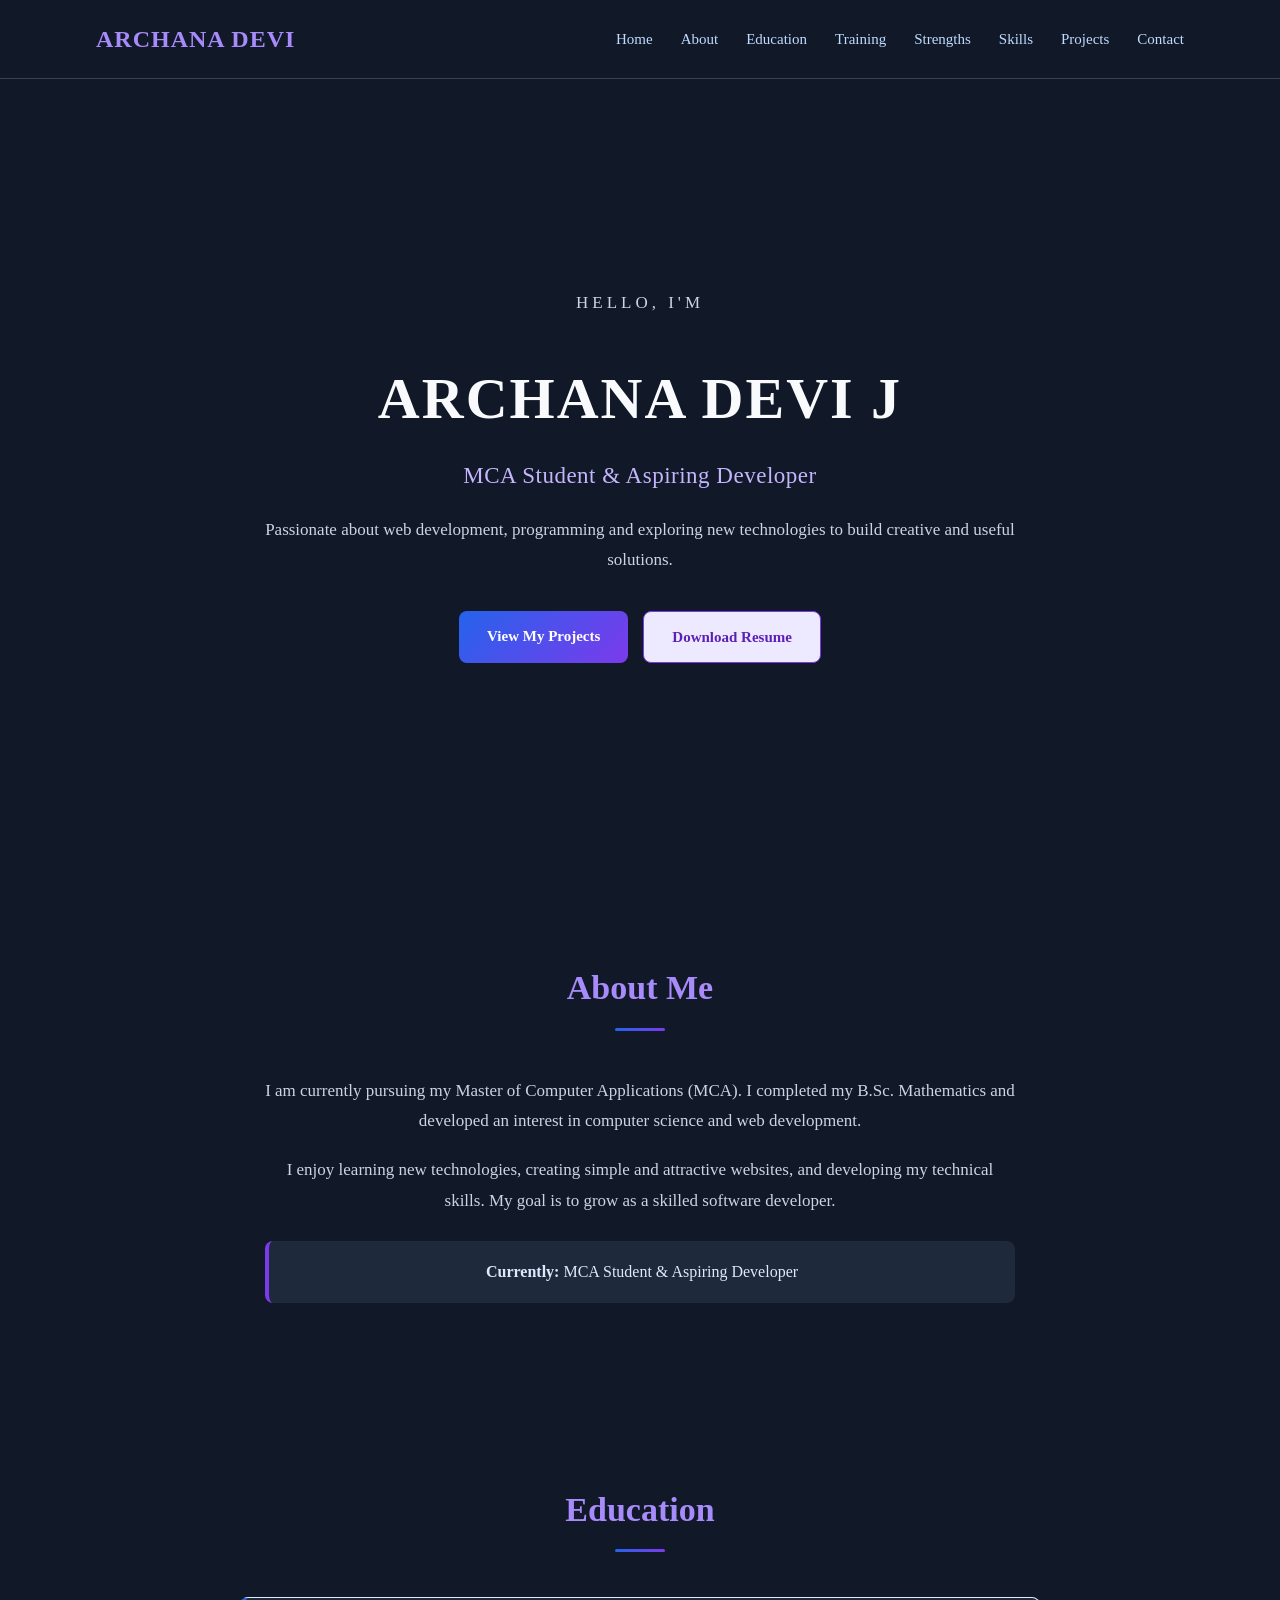
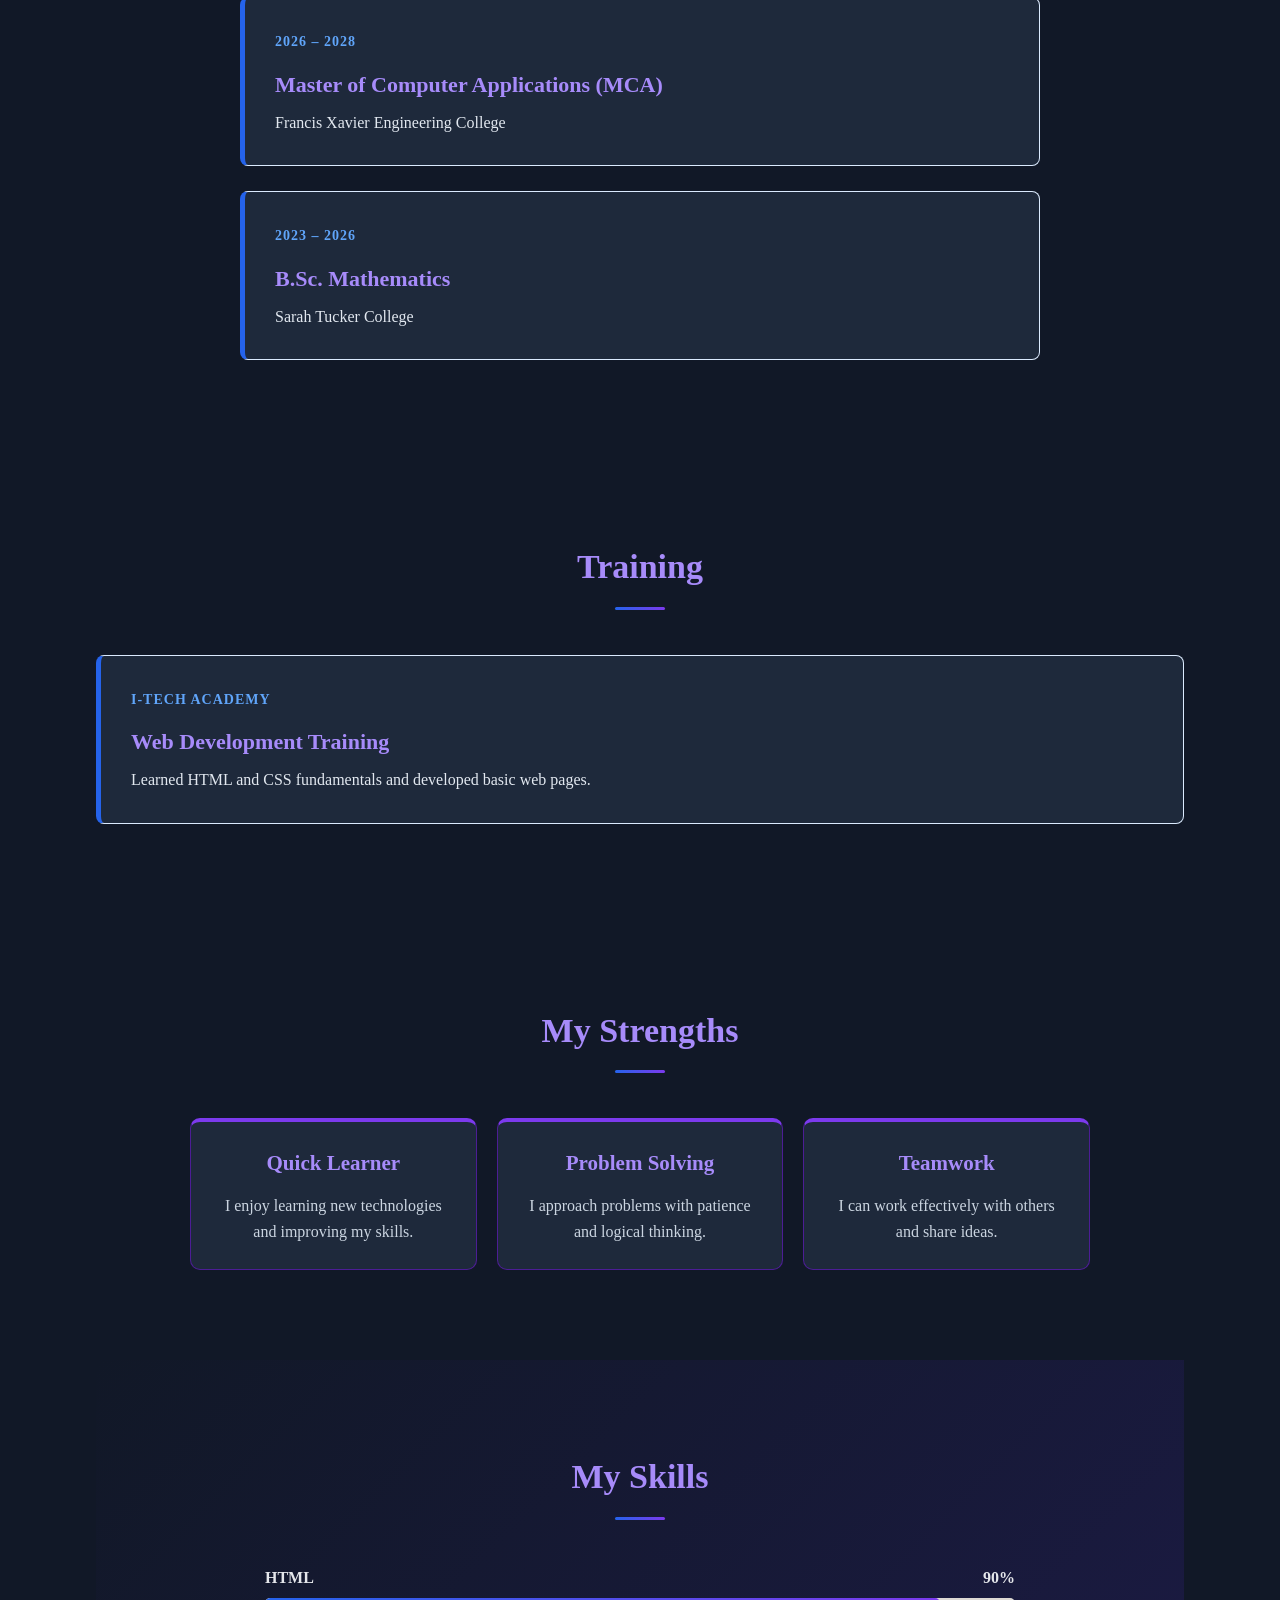
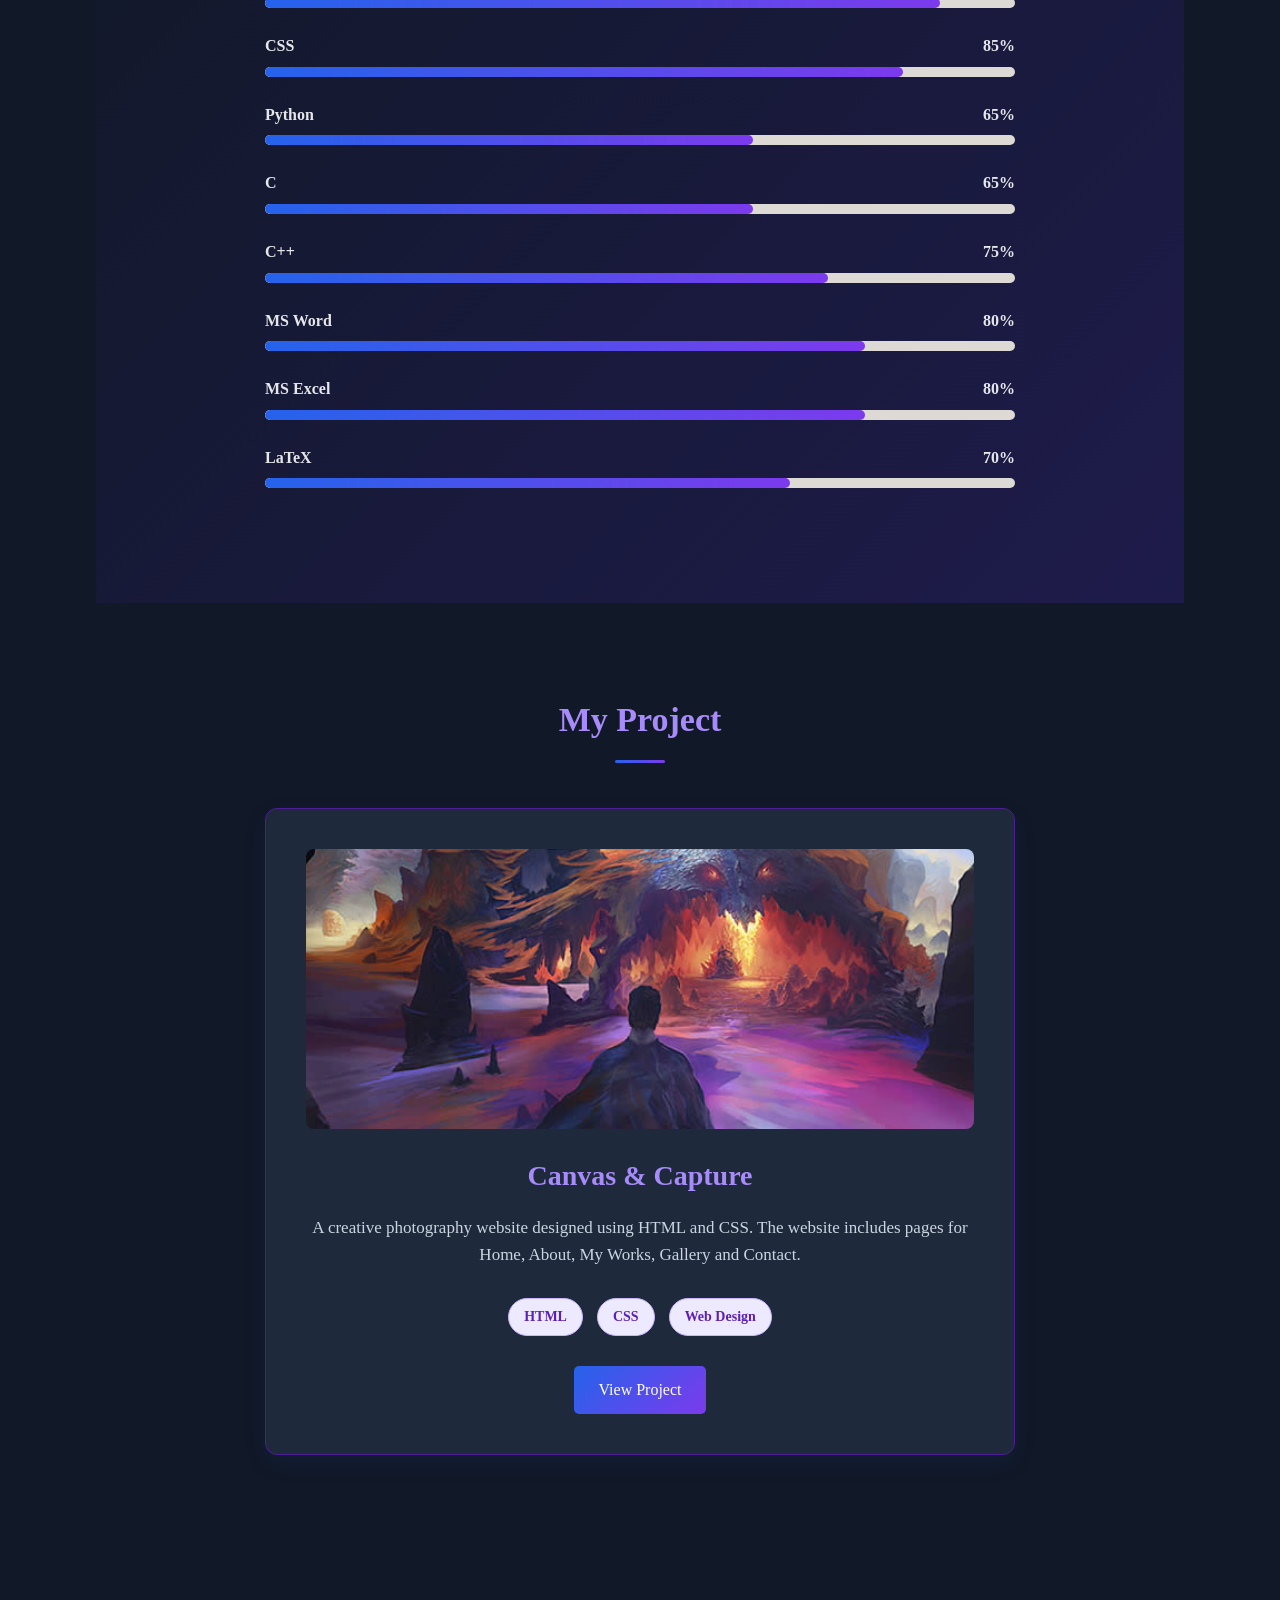
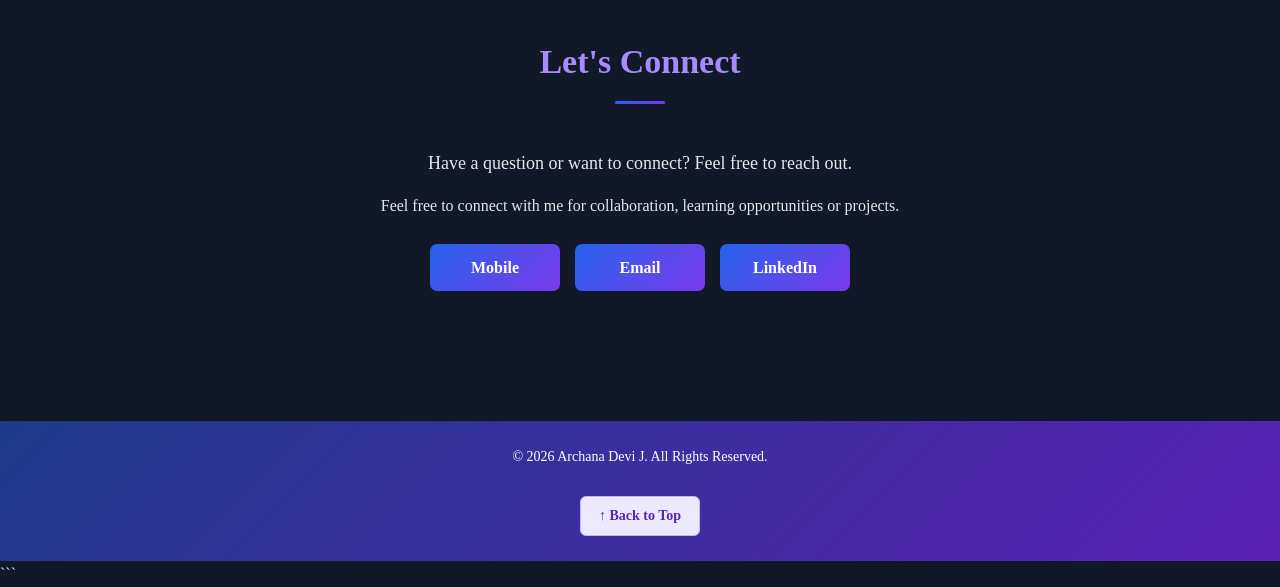
==== commit ab87b891: "Add files via upload" ====
--- a/index.html
+++ b/index.html
@@ -1,88 +1,308 @@
 <!DOCTYPE html>
 <html lang="en">
+
 <head>
     <meta charset="UTF-8">
     <meta name="viewport" content="width=device-width, initial-scale=1.0">
-    <title>Canvas & Capture</title>
-    <link rel="stylesheet" href="c&cstyle.css">
+
+    <title>ARCHANA DEVI J | Portfolio</title>
+
+    <link rel="stylesheet" href="CSS/style.css">
 </head>
 
 <body>
 
-    <!-- Navigation Bar -->
-    <header>
-        <nav>
-            <h2 class="logo">Canvas & Capture</h2>
-
-            <ul>
-                <li><a href="index.html">Home</a></li>
-                <li><a href="about.html">About</a></li>
-                <li><a href="works.html">My Works</a></li>
-                <li><a href="gallery.html">Gallery</a></li>
-                <li><a href="contact.html">Contact</a></li>
-            </ul>
-        </nav>
-    </header>
-
-    <!-- Hero Section -->
+    <!-- Navigation -->
+<header>
+    <nav class="navbar">
+        <h2 class="logo">ARCHANA DEVI</h2>
+
+        <ul class="nav-links">
+            <li><a href="#home">Home</a></li>
+            <li><a href="#about">About</a></li>
+            <li><a href="#education">Education</a></li>
+            <li><a href="#training">Training</a></li>
+            <li><a href="#strengths">Strengths</a></li>
+            <li><a href="#skills">Skills</a></li>
+            <li><a href="#projects">Projects</a></li>
+            <li><a href="#contact">Contact</a></li>
+        </ul>
+    </nav>
+</header>
+
+
+<!-- Home -->
+<section id="home" class="hero">
+    <div class="hero-content">
+
+        <p class="small-text">HELLO, I'M</p>
+
+        <h1>ARCHANA DEVI J</h1>
+
+        <h2>MCA Student & Aspiring Developer</h2>
+
+        <p>
+    Passionate about web development, programming and
+    exploring new technologies to build creative and useful solutions.
+        </p>
+
+        <div class="hero-buttons">
+            <a href="#projects" class="btn">
+                View My Projects
+            </a>
+
+            <a href="resume.pdf.pdf" class="btn resume-btn" download>
+                Download Resume
+            </a>
+        </div>
+
+    </div>
+</section>
+
     
-     <section class="hero">
-
-    <div class="hero-content">
-        <p class="small-title">WELCOME TO MY CREATIVE WORLD</p>
-
-        <h1>
-            Art That Speaks,<br>
-            Moments That Stay.
-        </h1>
-
-        <p>
-            Discover a collection of digital art, photography
-            and creative illustrations inspired by imagination
-            and everyday moments.
-        </p>
-
-        <a href="works.html" class="btn">Explore My Work</a>
-    </div>
-
-    <div class="hero-image">
-        <img src="art1.jpg" alt="Featured Artwork">
-    </div>
-   
+
+
+    <!-- About -->
+    <section id="about" class="section">
+
+        <h2 class="section-title">About Me</h2>
+
+        <div class="about-content">
+
+            <p>
+                I am currently pursuing my Master of Computer Applications
+                (MCA). I completed my B.Sc. Mathematics and developed an
+                interest in computer science and web development.
+            </p>
+
+            <p>
+                I enjoy learning new technologies, creating simple and
+                attractive websites, and developing my technical skills.
+                My goal is to grow as a skilled software developer.
+            </p>
+            <div class="about-highlight">
+    <strong>Currently:</strong> MCA Student & Aspiring Developer
+</div>
+
+        </div>
+
     </section>
-
-    <!-- Featured Works -->
-    <section class="featured">
-    <h2>Featured Works</h2>
-    <p>Some of my favourite creative works.</p>
-
-    <div class="cards">
-
-        <div class="card">
-            <img src="art3.jpg" alt="Creative Portrait">
-            <h3>Creative Portrait</h3>
-            <p>Digital Art</p>
-        </div>
-
-        <div class="card">
-            <img src="art2.jpg" alt="Nature Moments">
-            <h3>Nature Moments</h3>
-            <p>Photography</p>
-        </div>
-
-        <div class="card">
-            <img src="art5.jpg" alt="Dreamscape">
-            <h3>Dreamscape</h3>
-            <p>Digital Illustration</p>
-        </div>
-
-    </div>
+    <!-- Education -->
+
+<section id="education" class="section education-section">
+
+    <h2 class="section-title">Education</h2>
+
+    <div class="education-container">
+
+        <div class="education-card">
+            <span>2026 – 2028</span>
+            <h3>Master of Computer Applications (MCA)</h3>
+            <p>Francis Xavier Engineering College</p>
+        </div>
+
+        <div class="education-card">
+            <span>2023 – 2026</span>
+            <h3>B.Sc. Mathematics</h3>
+            <p>Sarah Tucker College</p>
+        </div>
+
+    </div>
+
+</section>
+<section id="training" class="section">
+    <h2 class="section-title">Training</h2>
+
+    <div class="education-card">
+        <span>I-TECH ACADEMY</span>
+        <h3>Web Development Training</h3>
+        <p>Learned HTML and CSS fundamentals and developed basic web pages.</p>
+    </div>
+</section>
+<!-- Strengths -->
+
+<section id="strengths" class="section">
+
+    <h2 class="section-title">My Strengths</h2>
+
+    <div class="strengths-container">
+
+        <div class="strength-card">
+            <h3>Quick Learner</h3>
+            <p>I enjoy learning new technologies and improving my skills.</p>
+        </div>
+
+        <div class="strength-card">
+            <h3>Problem Solving</h3>
+            <p>I approach problems with patience and logical thinking.</p>
+        </div>
+
+        <div class="strength-card">
+            <h3>Teamwork</h3>
+            <p>I can work effectively with others and share ideas.</p>
+        </div>
+
+    </div>
+
+</section>
+
+    <!-- Skills -->
+    <section id="skills" class="section skills-section">
+
+    <h2 class="section-title">My Skills</h2>
+
+    <div class="skills-container">
+
+        <div class="skill">
+            <div class="skill-info">
+                <span>HTML</span>
+                <span>90%</span>
+            </div>
+            <div class="skill-bar">
+                <div class="skill-level html"></div>
+            </div>
+        </div>
+
+        <div class="skill">
+            <div class="skill-info">
+                <span>CSS</span>
+                <span>85%</span>
+            </div>
+            <div class="skill-bar">
+                <div class="skill-level css"></div>
+            </div>
+        </div>
+
+        <div class="skill">
+            <div class="skill-info">
+                <span>Python</span>
+                <span>65%</span>
+            </div>
+            <div class="skill-bar">
+                <div class="skill-level python"></div>
+            </div>
+        </div>
+
+        <div class="skill">
+            <div class="skill-info">
+                <span>C</span>
+                <span>65%</span>
+            </div>
+            <div class="skill-bar">
+                <div class="skill-level c"></div>
+            </div>
+        </div>
+        <div class="skill">
+    <div class="skill-info">
+        <span>C++</span>
+        <span>75%</span>
+    </div>
+    <div class="skill-bar">
+        <div class="skill-level cpp"></div>
+    </div>
+</div>
+
+<div class="skill">
+    <div class="skill-info">
+        <span>MS Word</span>
+        <span>80%</span>
+    </div>
+    <div class="skill-bar">
+        <div class="skill-level word"></div>
+    </div>
+</div>
+
+<div class="skill">
+    <div class="skill-info">
+        <span>MS Excel</span>
+        <span>80%</span>
+    </div>
+    <div class="skill-bar">
+        <div class="skill-level excel"></div>
+    </div>
+</div>
+<div class="skill">
+    <div class="skill-info">
+        <span>LaTeX</span>
+        <span>70%</span>
+    </div>
+    <div class="skill-bar">
+        <div class="skill-level latex"></div>
+    </div>
+</div>
+    </div>
+
+</section>
+    <!-- Projects -->
+    <section id="projects" class="section">
+
+        <h2 class="section-title">My Project</h2>
+       
+
+        <div class="project-card">
+ <img src="art1.jpg" alt="Canvas & Capture">
+            <div class="project-content">
+
+                <h3>Canvas & Capture</h3>
+
+                <p>
+                    A creative photography website designed using
+                    HTML and CSS. The website includes pages for
+                    Home, About, My Works, Gallery and Contact.
+                </p>
+
+                <div class="project-tags">
+                    <span>HTML</span>
+                    <span>CSS</span>
+                    <span>Web Design</span>
+                </div>
+           <a href="WEBSITE/index.html" class="project-btn"> View Project</a>
+
+            </div>
+
+        </div>
+
+    </section>
+
+
+    <!-- Contact -->
+    <section id="contact" class="section contact-section">
+
+    <h2 class="section-title">Let's Connect</h2>
+    <p class="contact-subtitle">
+    Have a question or want to connect? Feel free to reach out.
+</p>
+
+    <p>
+        Feel free to connect with me for collaboration,
+        learning opportunities or projects.
+    </p>
+
+    <div class="contact-links">
+
+        <a href="tel:+916382947998">
+            Mobile
+        </a>
+
+        <a href="mailto:archanadevij21@gmail.com">
+            Email
+        </a>
+
+        <a href="https://www.linkedin.com/in/archana-devi-8aa5222ab"
+           target="_blank">
+            LinkedIn
+        </a>
+
+    </div>
+
 </section>
 
     <!-- Footer -->
     <footer>
-        <p>© 2026 Canvas & Capture | All Rights Reserved</p>
-    </footer>
-
+    <p>© 2026 Archana Devi J. All Rights Reserved.</p>
+
+    <a href="#home" class="top-btn">↑ Back to Top</a>
+</footer>
 </body>
-</html>+</html>
+```
--- a/CSS/style.css
+++ b/CSS/style.css
@@ -0,0 +1,660 @@
+html {
+    scroll-behavior: smooth;
+}
+* {
+    margin: 0;
+    padding: 0;
+    box-sizing: border-box;
+}
+
+
+/* Body */
+body {
+    font-family: Georgia, serif;
+    color: #E5E7EB;
+    background: #111827;
+    line-height: 1.6;
+}
+
+/* Navigation */
+
+header {
+    background: #111827;
+    border-bottom: 1px solid #374151;
+    position: sticky;
+    top: 0;
+    z-index: 1000;
+}
+.navbar {
+    width: 85%;
+    max-width: 1100px;
+    margin: auto;
+    padding: 20px 0;
+
+    display: flex;
+    justify-content: space-between;
+    align-items: center;
+}
+
+.logo {
+    font-size: 24px;
+    color: #A78BFA;
+    letter-spacing: 1px;
+}
+
+.nav-links {
+    display: flex;
+    list-style: none;
+    gap: 28px;
+}
+
+.nav-links a {
+    text-decoration: none;
+    color: #BFDBFE;
+    font-size: 15px;
+    transition: 0.3s;
+}
+.nav-links a:hover {
+    color: #A78BFA;
+}
+
+
+/* Hero Section */
+
+.hero {
+    min-height: 88vh;
+    display: flex;
+    justify-content: center;
+    align-items: center;
+    text-align: center;
+    padding: 60px 10%;
+    background: #111827;
+}
+
+.hero-content {
+    max-width: 750px;
+    animation: fadeIn 1.2s ease;
+}
+
+@keyframes fadeIn {
+    from {
+        opacity: 0;
+        transform: translateY(20px);
+    }
+
+    to {
+        opacity: 1;
+        transform: translateY(0);
+    }
+}
+
+.small-text {
+    letter-spacing: 4px;
+    font-size: 13px;
+    margin-bottom: 15px;
+    color: #A78BFA;
+}
+.hero h1 {
+    font-size: 58px;
+    margin-bottom: 12px;
+    letter-spacing: 2px;
+    font-weight: bold;
+    color: #F8FAFC;
+}
+
+.hero h2 {
+    font-size: 23px;
+    font-weight: normal;
+    margin-bottom: 20px;
+    letter-spacing: 0.5px;
+    color: #C4B5FD;
+}
+
+.hero p {
+    font-size: 17px;
+    margin-bottom: 35px;
+    line-height: 1.8;
+    color: #CBD5E1;
+}
+
+
+/* Hero Buttons */
+
+.hero-buttons {
+    display: flex;
+    justify-content: center;
+    gap: 15px;
+}
+.btn {
+    display: inline-block;
+    padding: 13px 28px;
+    background: linear-gradient(135deg, #2563EB, #7C3AED);
+    color: white;
+    text-decoration: none;
+    border-radius: 8px;
+    font-size: 15px;
+    font-weight: bold;
+    transition: 0.3s;
+}
+
+
+.btn:hover {
+    background: #555;
+    transform: translateY(-2px);
+}
+
+.resume-btn {
+    background: #EDE9FE;
+    color: #5B21B6;
+    border: 1px solid #7C3AED;
+    font-weight: bold;
+}
+
+.resume-btn:hover {
+    background: #2f2f2f;
+    color: white;
+}
+
+
+/* Common Section */
+
+.section {
+    width: 85%;
+    max-width: 1100px;
+    margin: auto;
+
+    padding: 90px 0;
+}
+
+.section-title {
+    text-align: center;
+    font-size: 34px;
+    margin-bottom: 45px;
+    position: relative;
+    color: #A78BFA;
+}
+.section-title::after {
+    content: "";
+    display: block;
+    width: 50px;
+    height: 3px;
+    background: linear-gradient(90deg, #2563EB, #7C3AED);
+    margin: 12px auto 0;
+    border-radius: 5px;
+}
+
+ /* About */
+
+.about-content {
+    max-width: 750px;
+    margin: auto;
+    text-align: center;
+}
+
+.about-content p {
+    font-size: 17px;
+    line-height: 1.8;
+    margin-bottom: 18px;
+    color: #CBD5E1;
+}
+
+/* About Highlight */
+
+.about-highlight {
+    margin-top: 25px;
+    padding: 18px;
+    background: #1E293B;
+    border-left: 4px solid #7C3AED;
+    border-radius: 8px;
+    font-size: 16px;
+    color: #E0E7FF;
+}
+/* Strengths */
+
+.strengths-container {
+    max-width: 900px;
+    margin: auto;
+    display: grid;
+    grid-template-columns: repeat(3, 1fr);
+    gap: 20px;
+}
+
+.strength-card {
+    background: #1E293B;
+    padding: 25px;
+    border: 1px solid #4C1D95;
+    border-top: 4px solid #7C3AED;
+    border-radius: 10px;
+    text-align: center;
+    transition: 0.3s;
+}
+
+.strength-card:hover {
+    transform: translateY(-5px);
+    box-shadow: 0 8px 20px rgba(0, 0, 0, 0.08);
+}
+
+.strength-card h3 {
+    font-size: 21px;
+    margin-bottom: 12px;
+    color: #A78BFA;
+}
+
+.strength-card p {
+    font-size: 16px;
+    line-height: 1.6;
+    color: #CBD5E1;
+}
+
+/* Skills */
+
+.skills-section {
+    background: linear-gradient(135deg, #111827, #1E1B4B);
+}
+
+.skills-container {
+    max-width: 750px;
+    margin: auto;
+}
+
+.skill {
+    margin-bottom: 25px;
+}
+
+.skill-info {
+    display: flex;
+    justify-content: space-between;
+    margin-bottom: 8px;
+    font-size: 16px;
+    font-weight: bold;
+}
+
+.skill-bar {
+    width: 100%;
+    height: 10px;
+    background: #ddd9d4;
+    border-radius: 10px;
+    overflow: hidden;
+}
+
+.skill-level {
+    height: 100%;
+    background: linear-gradient(90deg, #2563EB, #7C3AED);
+    border-radius: 10px;
+}
+
+.skill-level.html {
+    width: 90%;
+}
+
+.skill-level.css {
+    width: 85%;
+}
+
+.skill-level.python {
+    width: 65%;
+}
+
+.skill-level.c {
+    width: 65%;
+}
+.skill-level.cpp { width: 75%; }
+.skill-level.word { width: 80%; }
+.skill-level.excel { width: 80%; }
+.skill-level.latex {
+    width: 70%;
+}
+/* Education */
+
+.education-section {
+    background: #111827;
+}
+.education-container {
+    max-width: 800px;
+    margin: auto;
+    display: grid;
+    gap: 25px;
+}
+.education-card {
+    background: #1E293B;
+    padding: 30px;
+    border: 1px solid #DBEAFE;
+    border-left: 5px solid #2563EB;
+    border-radius: 8px;
+    transition: 0.3s;
+}
+
+
+.education-card:hover {
+    transform: translateY(-5px);
+    box-shadow: 0 8px 20px rgba(0, 0, 0, 0.08);
+}
+
+.education-card span {
+    display: inline-block;
+    margin-bottom: 5px;
+    font-weight: bold;
+    letter-spacing: 1px;
+    font-size: 14px;
+    color: #60A5FA;
+}
+.education-card h3 {
+    font-size: 22px;
+    margin: 8px 0;
+    color:#A78BFA ;
+}
+
+.education-card p {
+    font-size: 16px;
+    color:#E2E8F0 ;
+}
+/* Project Image */
+
+.project-card img {
+    width: 100%;
+    height: 280px;
+    object-fit: cover;
+    border-radius: 8px;
+    margin-bottom: 25px;
+    display: block;
+}
+/* Project */
+
+.project-card {
+    max-width: 750px;
+    margin: auto;
+    background: #1E293B;
+    padding: 40px;
+    border-radius: 12px;
+    border: 1px solid #4C1D95;
+    box-shadow: 0 8px 25px rgba(37, 99, 235, 0.08);
+    text-align: center;
+    transition: 0.3s;
+}
+.project-card:hover {
+    transform: translateY(-5px);
+    box-shadow: 0 12px 30px rgba(0, 0, 0, 0.10);
+}
+
+.project-card h3 {
+    font-size: 28px;
+    margin-bottom: 15px;
+    color: #A78BFA;
+}
+
+.project-card p {
+    font-size: 17px;
+    color: #CBD5E1;
+}
+.project-btn {
+    display: inline-block;
+    margin-top: 25px;
+    padding: 11px 24px;
+   background: linear-gradient(135deg, #2563EB, #7C3AED);
+    color: white;
+    text-decoration: none;
+    border-radius: 5px;
+    transition: 0.3s;
+}
+
+.project-btn:hover {
+    background: #555;
+    transform: translateY(-2px);
+}
+
+/* Project Tags */
+
+.project-tags {
+    margin-top: 25px;
+}
+
+.project-tags span {
+    display: inline-block;
+    padding: 7px 15px;
+    margin: 5px;
+    background: #EDE9FE;
+    color: #5B21B6;
+    border: 1px solid #C4B5FD;
+    border-radius: 20px;
+    font-size: 14px;
+    font-weight: bold;
+}
+/* Contact */
+
+.contact-section {
+    text-align: center;
+}
+
+.contact-subtitle {
+    max-width: 600px;
+    margin: 0 auto 15px;
+    font-size: 18px;
+}
+
+.contact-section > p:not(.contact-subtitle) {
+    font-size: 16px;
+    margin-bottom: 25px;
+}
+
+.contact-links {
+    display: flex;
+    justify-content: center;
+    gap: 15px;
+    flex-wrap: wrap;
+}
+
+.contact-links a {
+    display: inline-block;
+    min-width: 130px;
+    padding: 11px 20px;
+    background: linear-gradient(135deg, #2563EB, #7C3AED);
+    color: white;
+    text-decoration: none;
+    border-radius: 7px;
+    font-weight: bold;
+    transition: 0.3s;
+}
+
+.contact-links a:hover {
+    background: #555;
+    transform: translateY(-2px);
+}
+
+/* Footer */
+
+footer {
+    margin-top: 40px;
+    padding: 25px 20px;
+    background: linear-gradient(135deg, #1E3A8A, #5B21B6);
+    color: white;
+    text-align: center;
+}
+
+footer p {
+    margin-bottom: 12px;
+    font-size: 14px;
+}
+
+/* Back to Top */
+.top-btn {
+    display: inline-block;
+    margin-top: 15px;
+    padding: 8px 18px;
+    background: #EDE9FE;
+    color: #5B21B6;
+    text-decoration: none;
+    border: 1px solid #C4B5FD;
+    border-radius: 6px;
+    font-size: 14px;
+    font-weight: bold;
+    transition: 0.3s;
+}
+
+
+.top-btn:hover {
+    background: #e5e2de;
+    transform: translateY(-2px);
+}
+/* Responsive Design */
+
+@media (max-width: 768px) {
+
+    .navbar {
+    flex-direction: column;
+    gap: 18px;
+    padding: 15px 0;
+    }
+    .nav-links {
+    gap: 12px 18px;
+    flex-wrap: wrap;
+    justify-content: center;
+    }
+    .hero h1 {
+        font-size: 42px;
+    }
+
+    .hero h2 {
+        font-size: 20px;
+    }
+
+    
+
+}
+
+
+@media (max-width: 500px) {
+    .hero {
+        min-height: 80vh;
+        padding: 40px 5%;
+    }
+    
+    .hero h1 {
+        font-size: 36px;
+    }
+    
+
+    .section { 
+    width: 90%;
+    padding: 65px 0;
+    }
+
+    .section-title {
+    font-size: 28px;
+    margin-bottom: 30px;
+    }
+    .about-content {
+    font-size: 16px;
+     }
+   .education-card {
+    padding: 22px;
+   }
+
+     .education-card h3 {
+    font-size: 19px;
+    }
+
+      .education-card p {
+    font-size: 15px;
+     }
+     .strengths-container {
+    grid-template-columns: 1fr;
+    gap: 18px;
+}
+
+.strength-card {
+    padding: 22px;
+}
+
+.strength-card h3 {
+    font-size: 19px;
+}
+
+.strength-card p {
+    font-size: 15px;
+}
+.skill {
+    margin-bottom: 20px;
+}
+
+.skill-info {
+    font-size: 15px;
+}
+
+.skill-bar {
+    height: 9px;
+}
+    .hero-buttons {
+    flex-direction: column;
+    align-items: center;
+     }
+
+.btn {
+    width: 200px;
+    text-align: center;
+}
+
+.contact-links {
+    flex-direction: column;
+    align-items: center;
+}
+.contact-section p {
+    font-size: 16px;
+}
+
+.contact-subtitle {
+    font-size: 18px;
+}
+
+.contact-links a {
+    width: 200px;
+    text-align: center;
+}
+.contact-section {
+    padding: 65px 5%;
+}
+
+footer {
+    padding: 20px 10px;
+}
+
+.top-btn {
+    margin-top: 12px;
+}
+
+.skills-section {
+    padding-left: 5%;
+    padding-right: 5%;
+}
+.project-card {
+    padding: 22px;
+}
+
+.project-card img {
+    height: 200px;
+}
+.project-tags {
+    margin-top: 18px;
+}
+
+.project-tags span {
+    padding: 6px 12px;
+    font-size: 13px;
+}
+
+.project-btn {
+    width: 180px;
+}
+
+.project-card h3 {
+    font-size: 24px;
+}
+
+.project-card p {
+    font-size: 16px;
+}
+
+}
+```
+
+
+
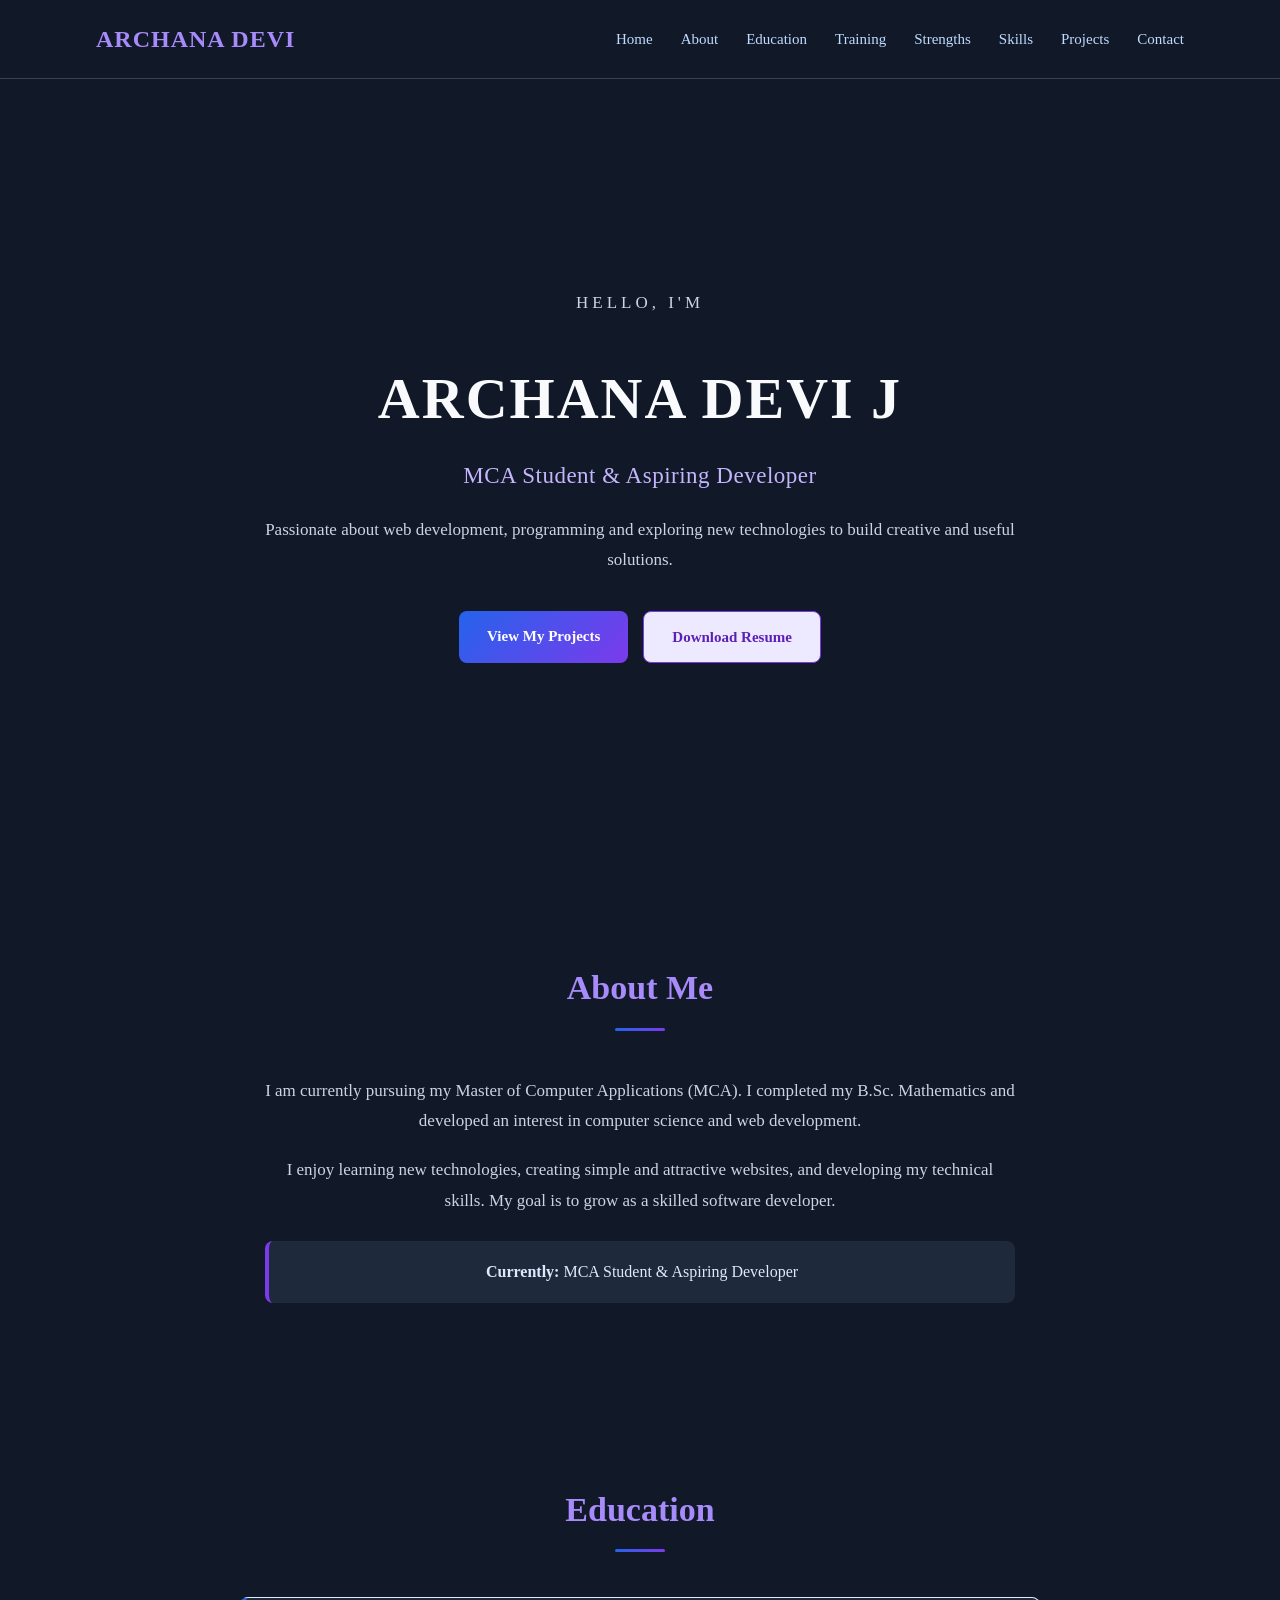
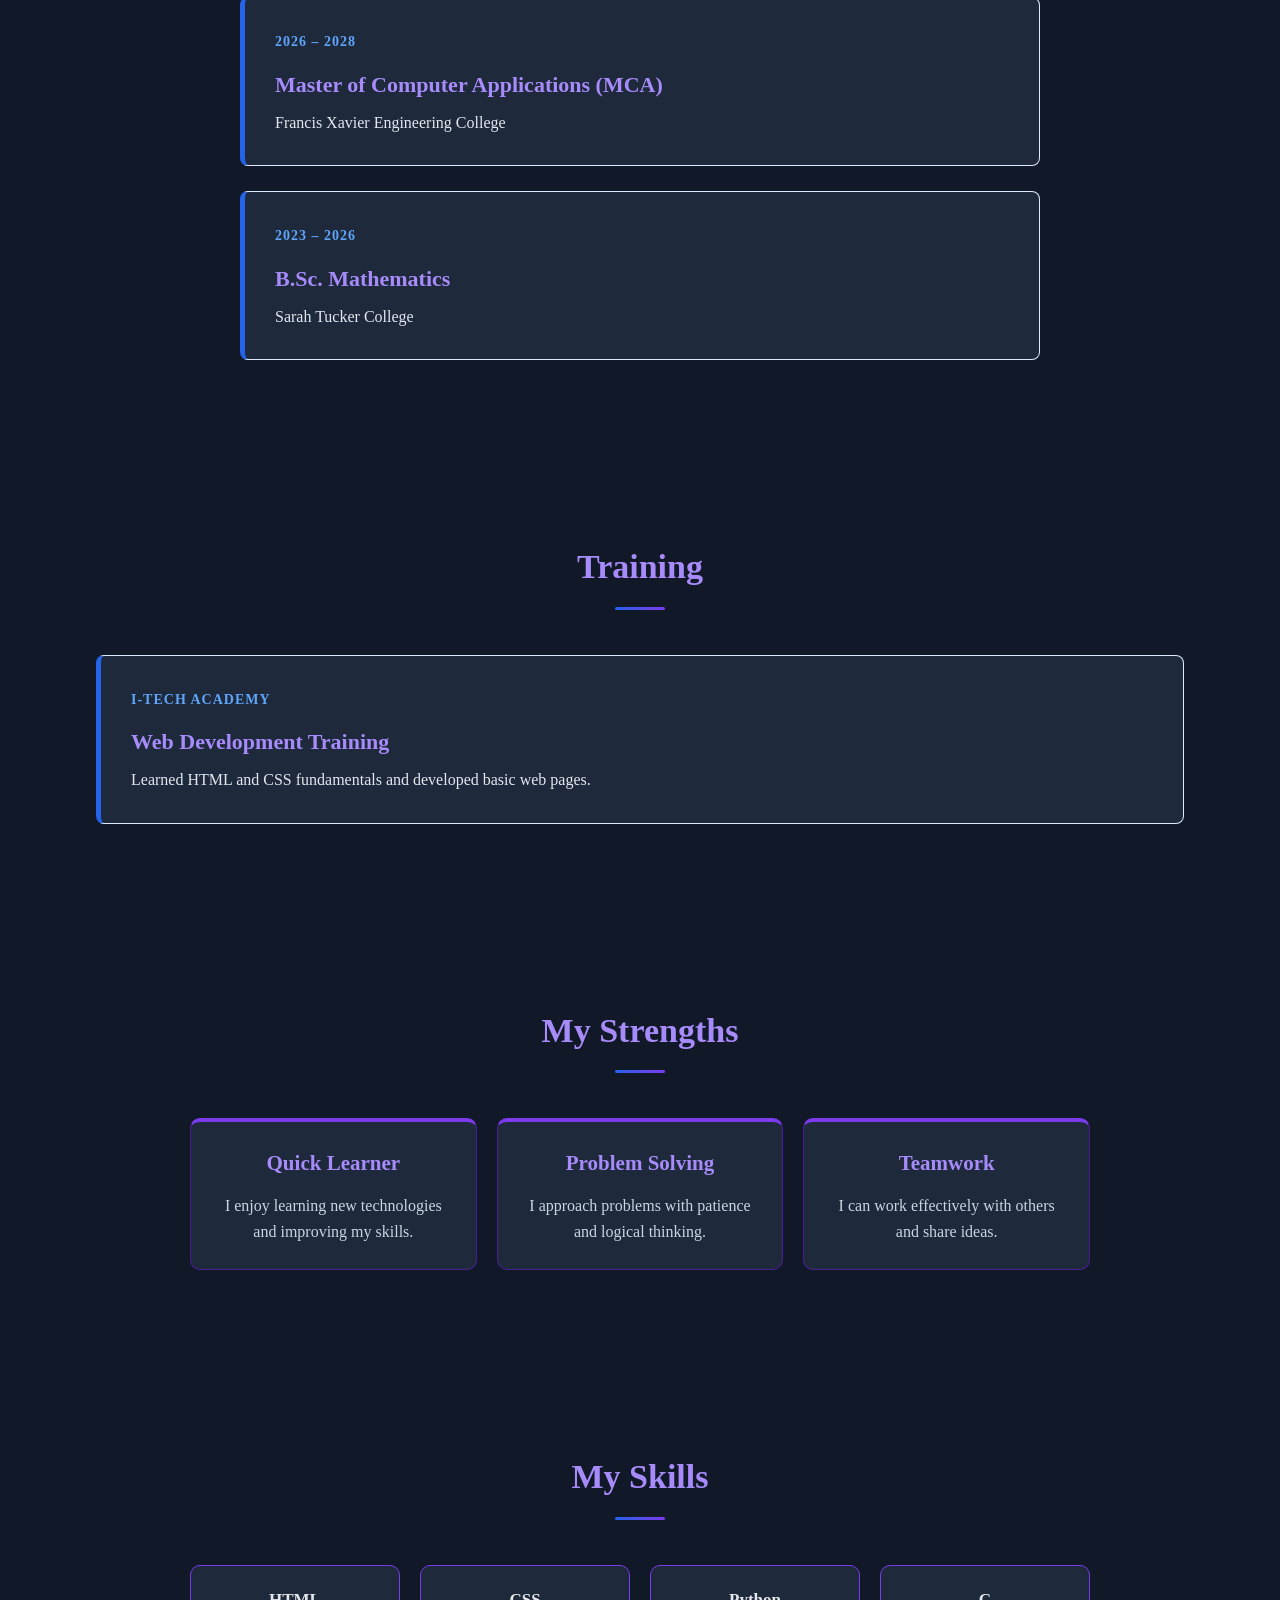
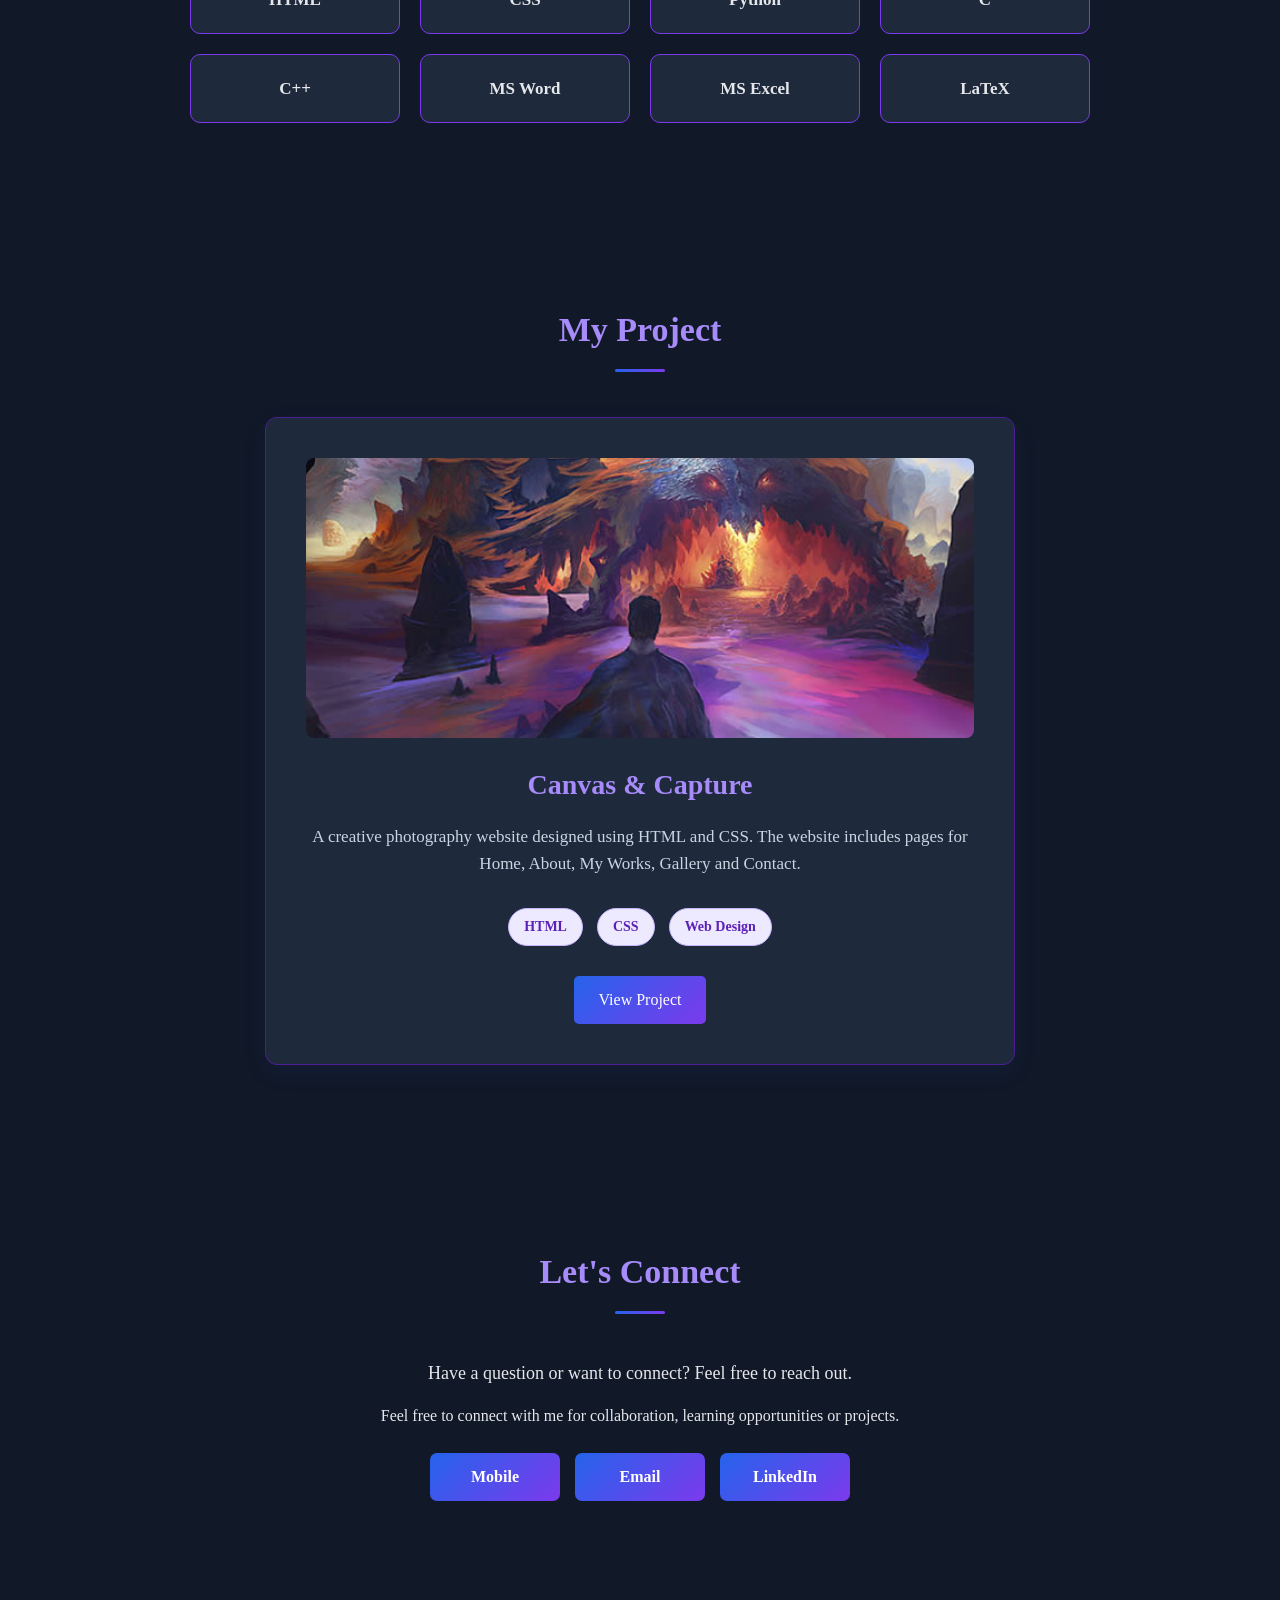
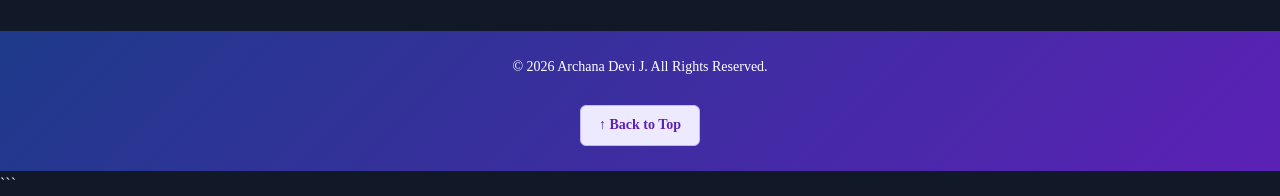
==== commit 22bafc57: "Update index.html" ====
--- a/index.html
+++ b/index.html
@@ -145,94 +145,22 @@
     </div>
 
 </section>
-
-    <!-- Skills -->
-    <section id="skills" class="section skills-section">
-
+<!-- Skills -->
+    <section id="skills" class="section">
     <h2 class="section-title">My Skills</h2>
 
-    <div class="skills-container">
-
-        <div class="skill">
-            <div class="skill-info">
-                <span>HTML</span>
-                <span>90%</span>
-            </div>
-            <div class="skill-bar">
-                <div class="skill-level html"></div>
-            </div>
-        </div>
-
-        <div class="skill">
-            <div class="skill-info">
-                <span>CSS</span>
-                <span>85%</span>
-            </div>
-            <div class="skill-bar">
-                <div class="skill-level css"></div>
-            </div>
-        </div>
-
-        <div class="skill">
-            <div class="skill-info">
-                <span>Python</span>
-                <span>65%</span>
-            </div>
-            <div class="skill-bar">
-                <div class="skill-level python"></div>
-            </div>
-        </div>
-
-        <div class="skill">
-            <div class="skill-info">
-                <span>C</span>
-                <span>65%</span>
-            </div>
-            <div class="skill-bar">
-                <div class="skill-level c"></div>
-            </div>
-        </div>
-        <div class="skill">
-    <div class="skill-info">
-        <span>C++</span>
-        <span>75%</span>
-    </div>
-    <div class="skill-bar">
-        <div class="skill-level cpp"></div>
-    </div>
-</div>
-
-<div class="skill">
-    <div class="skill-info">
-        <span>MS Word</span>
-        <span>80%</span>
-    </div>
-    <div class="skill-bar">
-        <div class="skill-level word"></div>
-    </div>
-</div>
-
-<div class="skill">
-    <div class="skill-info">
-        <span>MS Excel</span>
-        <span>80%</span>
-    </div>
-    <div class="skill-bar">
-        <div class="skill-level excel"></div>
-    </div>
-</div>
-<div class="skill">
-    <div class="skill-info">
-        <span>LaTeX</span>
-        <span>70%</span>
-    </div>
-    <div class="skill-bar">
-        <div class="skill-level latex"></div>
-    </div>
-</div>
-    </div>
-
-</section>
+    <div class="skills-box-container">
+        <div class="skill-box">HTML</div>
+        <div class="skill-box">CSS</div>
+        <div class="skill-box">Python</div>
+        <div class="skill-box">C</div>
+        <div class="skill-box">C++</div>
+        <div class="skill-box">MS Word</div>
+        <div class="skill-box">MS Excel</div>
+        <div class="skill-box">LaTeX</div>
+    </div>
+</section>
+          
     <!-- Projects -->
     <section id="projects" class="section">
 
--- a/CSS/style.css
+++ b/CSS/style.css
@@ -252,57 +252,30 @@
     background: linear-gradient(135deg, #111827, #1E1B4B);
 }
 
-.skills-container {
-    max-width: 750px;
-    margin: auto;
-}
-
-.skill {
-    margin-bottom: 25px;
-}
-
-.skill-info {
-    display: flex;
-    justify-content: space-between;
-    margin-bottom: 8px;
-    font-size: 16px;
-    font-weight: bold;
-}
-
-.skill-bar {
-    width: 100%;
-    height: 10px;
-    background: #ddd9d4;
+.skills-box-container {
+    max-width: 900px;
+    margin: 0 auto;
+    display: grid;
+    grid-template-columns: repeat(4, 1fr);
+    gap: 20px;
+}
+
+.skill-box {
+    background: #1E293B;
+    color: #E5E7EB;
+    padding: 20px;
+    text-align: center;
+    border: 1px solid #7C3AED;
     border-radius: 10px;
-    overflow: hidden;
-}
-
-.skill-level {
-    height: 100%;
-    background: linear-gradient(90deg, #2563EB, #7C3AED);
-    border-radius: 10px;
-}
-
-.skill-level.html {
-    width: 90%;
-}
-
-.skill-level.css {
-    width: 85%;
-}
-
-.skill-level.python {
-    width: 65%;
-}
-
-.skill-level.c {
-    width: 65%;
-}
-.skill-level.cpp { width: 75%; }
-.skill-level.word { width: 80%; }
-.skill-level.excel { width: 80%; }
-.skill-level.latex {
-    width: 70%;
+    font-size: 17px;
+    font-weight: bold;
+    transition: 0.3s;
+}
+
+.skill-box:hover {
+    transform: translateY(-5px);
+    border-color: #60A5FA;
+    box-shadow: 0 5px 20px rgba(124, 58, 237, 0.25);
 }
 /* Education */
 
@@ -572,16 +545,14 @@
 .strength-card p {
     font-size: 15px;
 }
-.skill {
-    margin-bottom: 20px;
-}
-
-.skill-info {
+.skills-box-container {
+    grid-template-columns: repeat(2, 1fr);
+    gap: 15px;
+}
+
+.skill-box {
+    padding: 16px 10px;
     font-size: 15px;
-}
-
-.skill-bar {
-    height: 9px;
 }
     .hero-buttons {
     flex-direction: column;
@@ -655,6 +626,4 @@
 
 }
 ```
-
-
-
+ 
